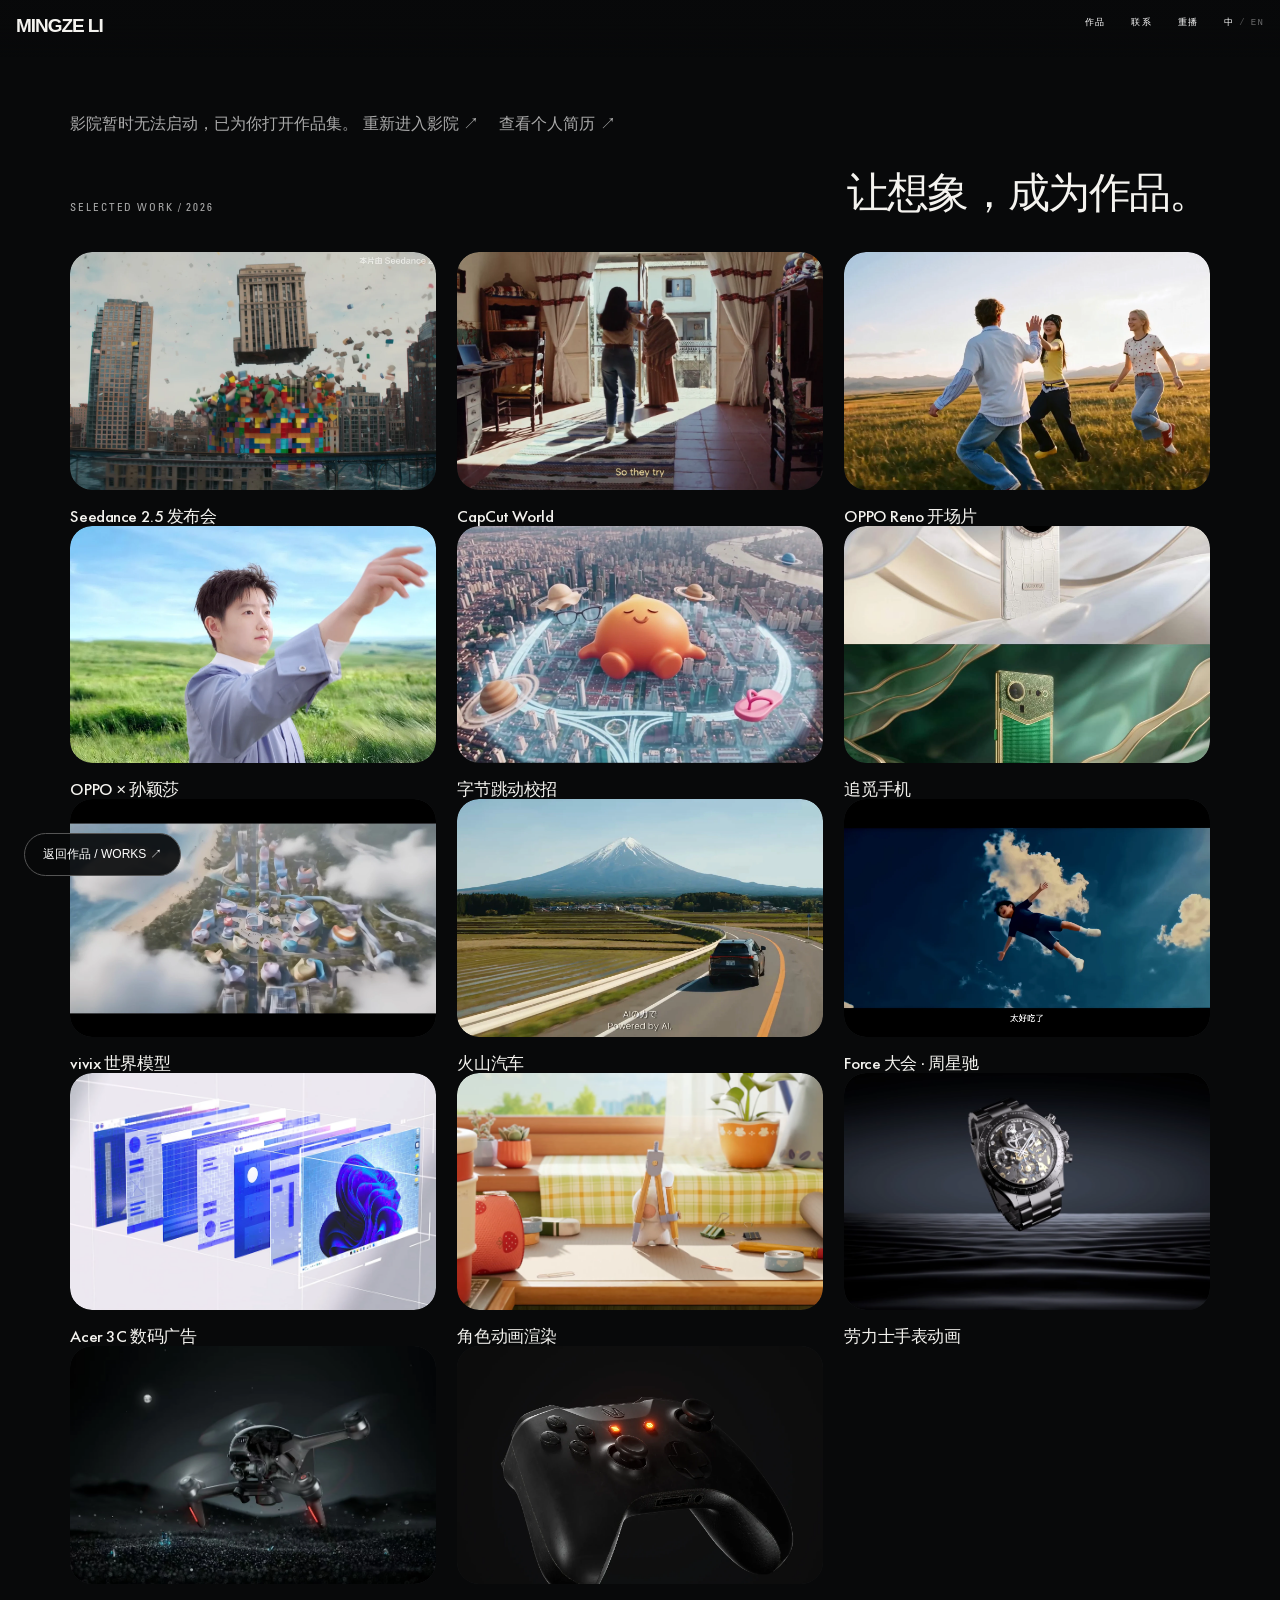
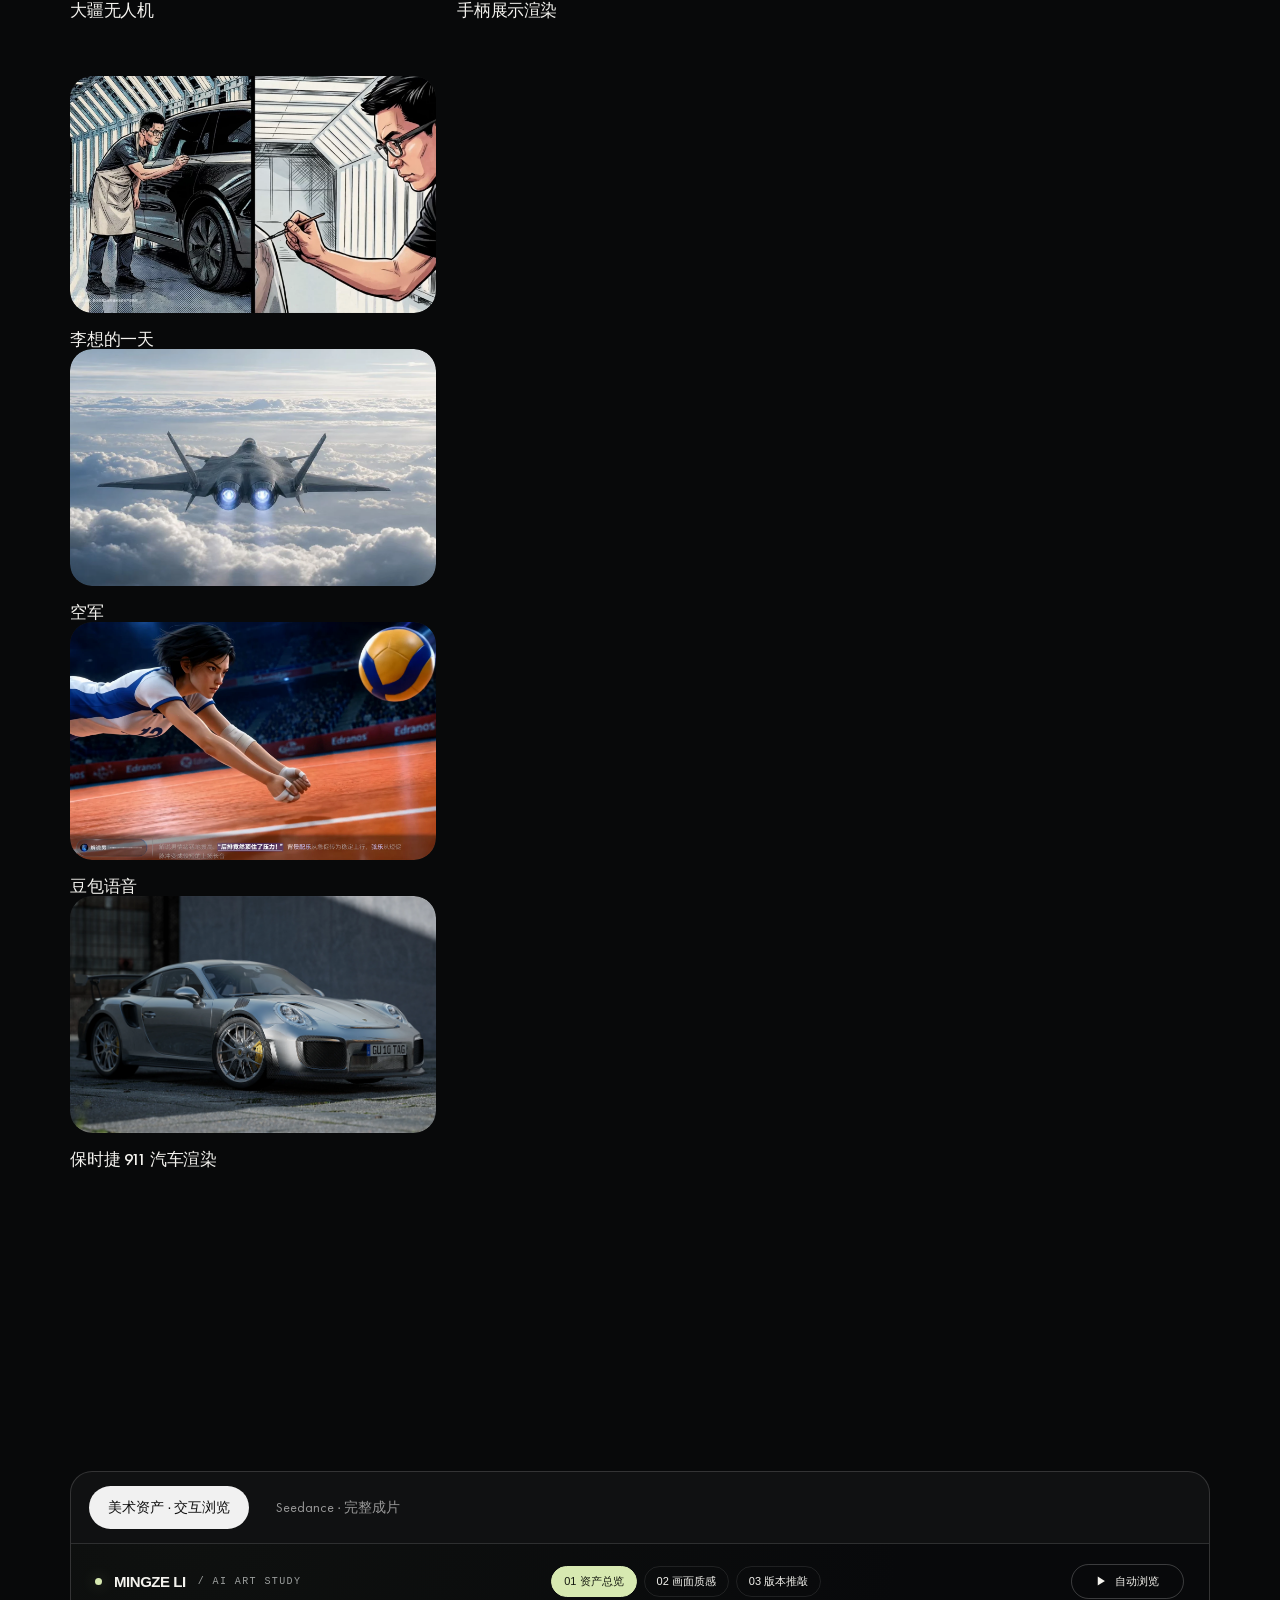
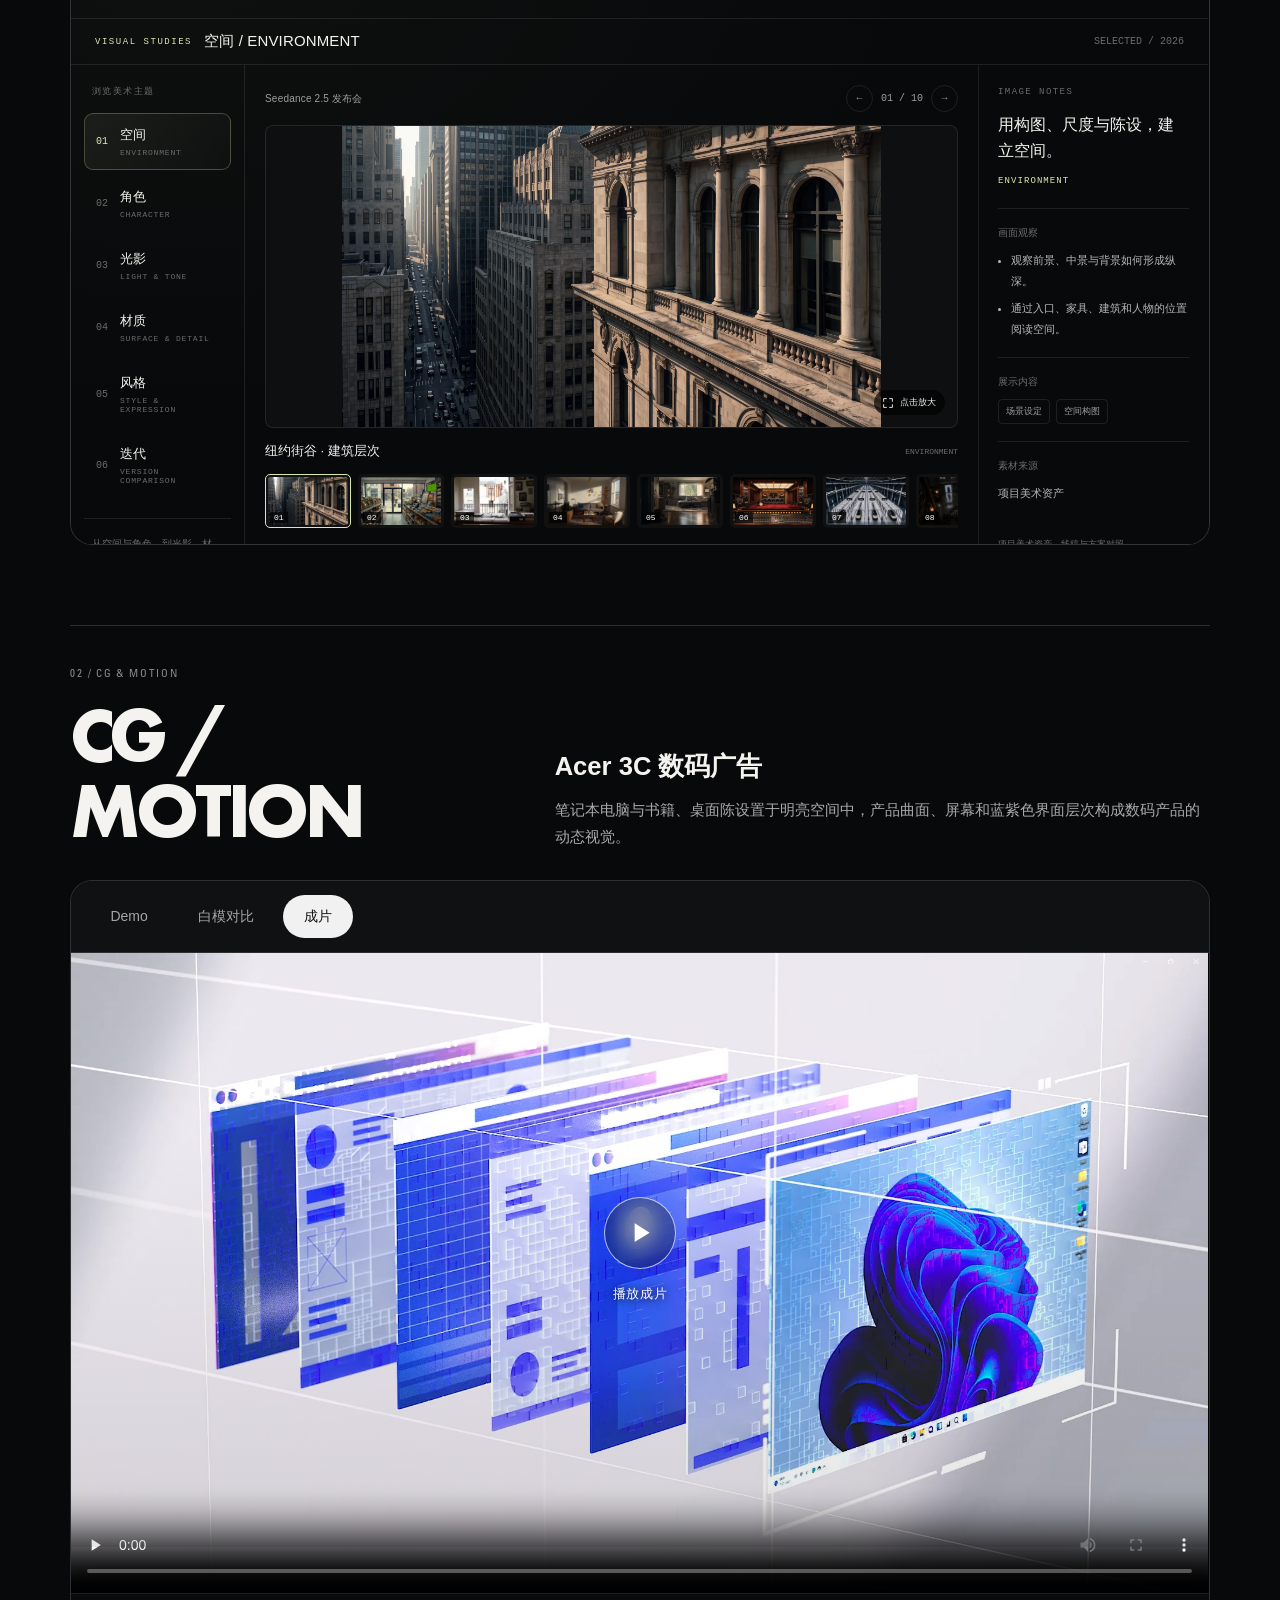
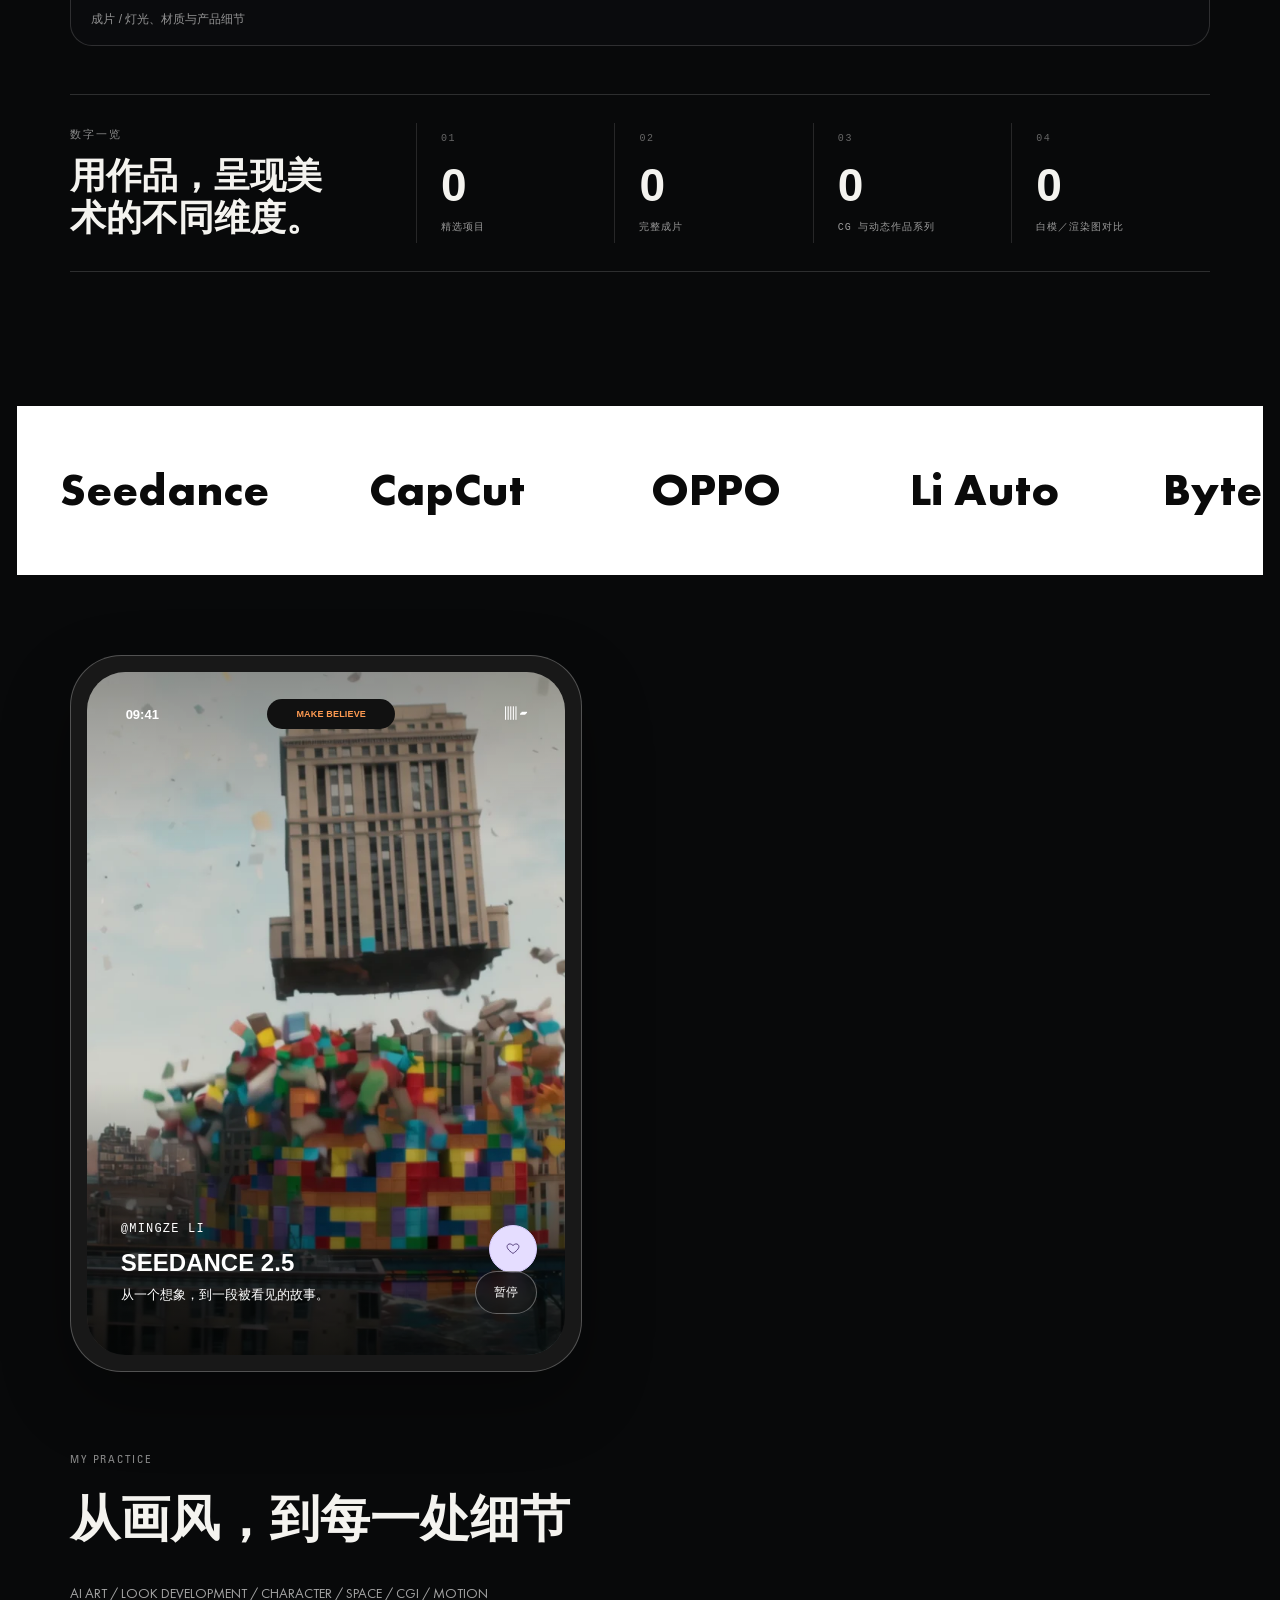
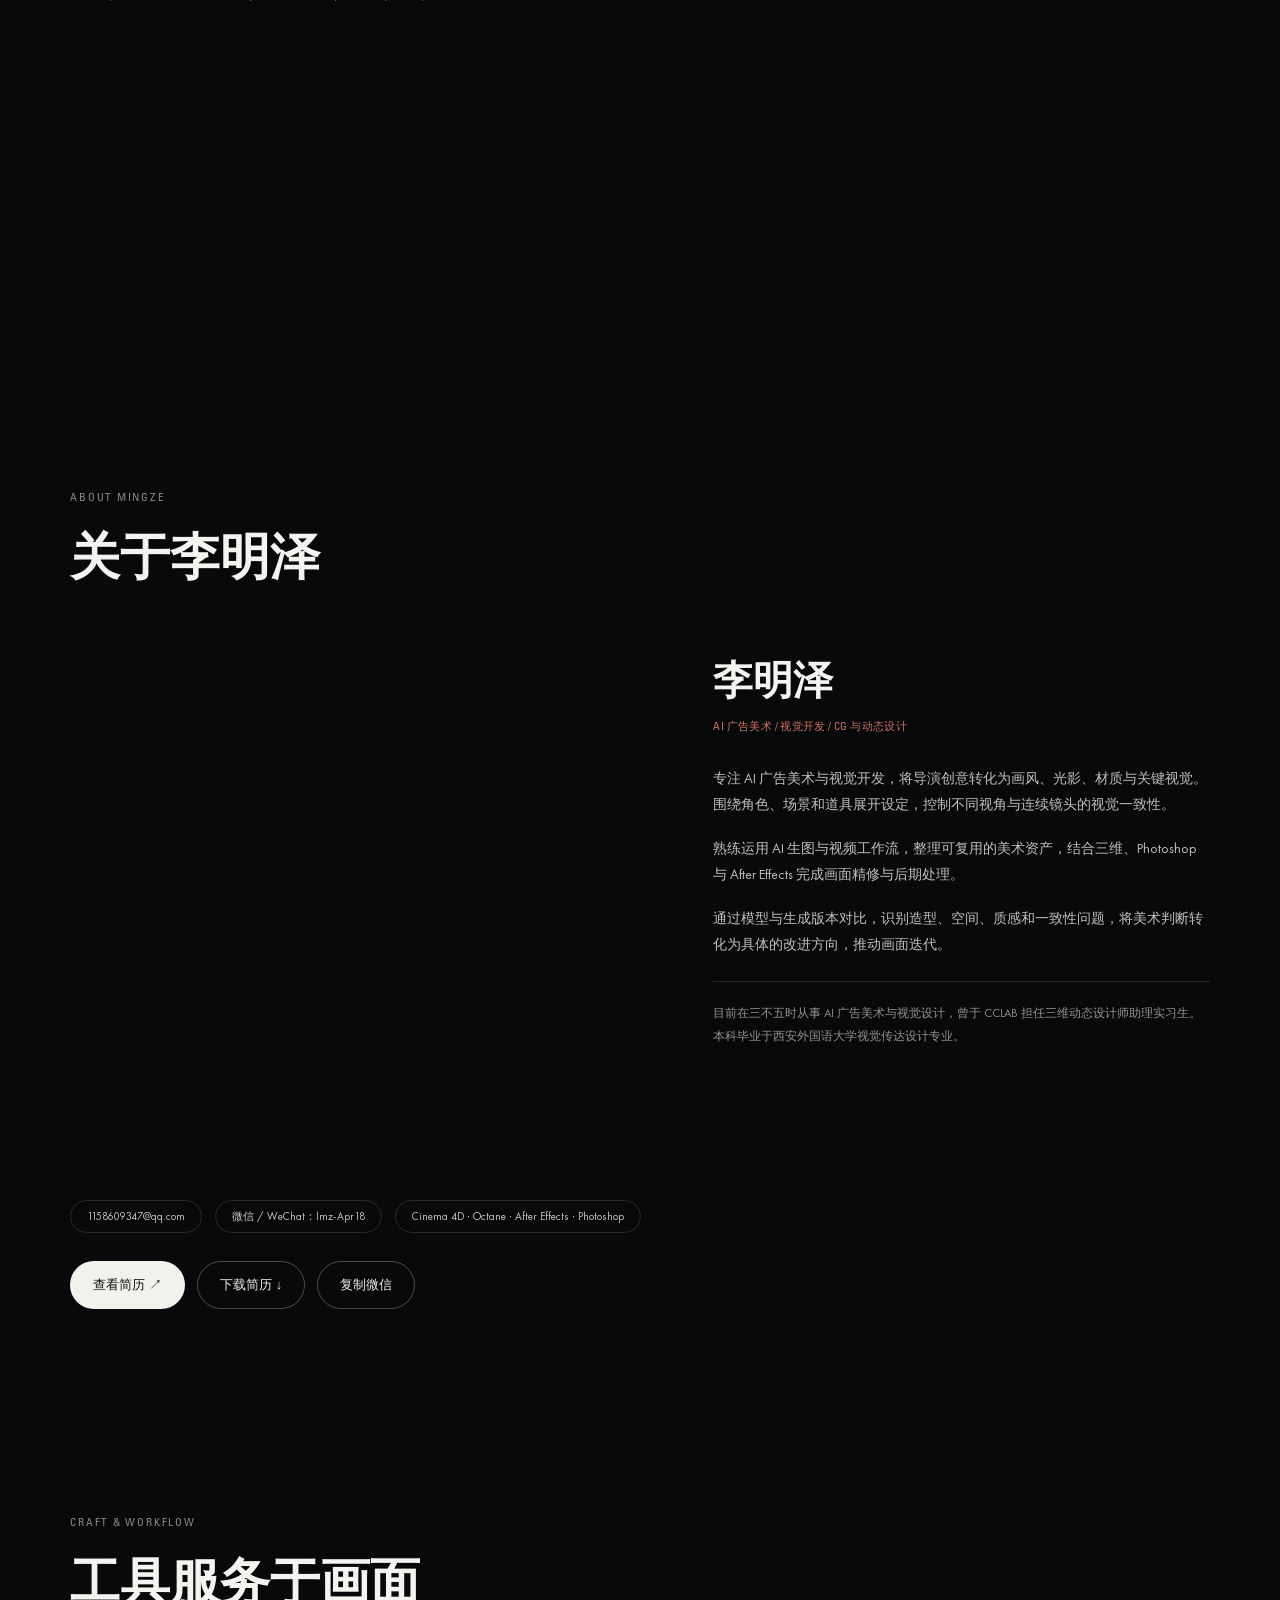
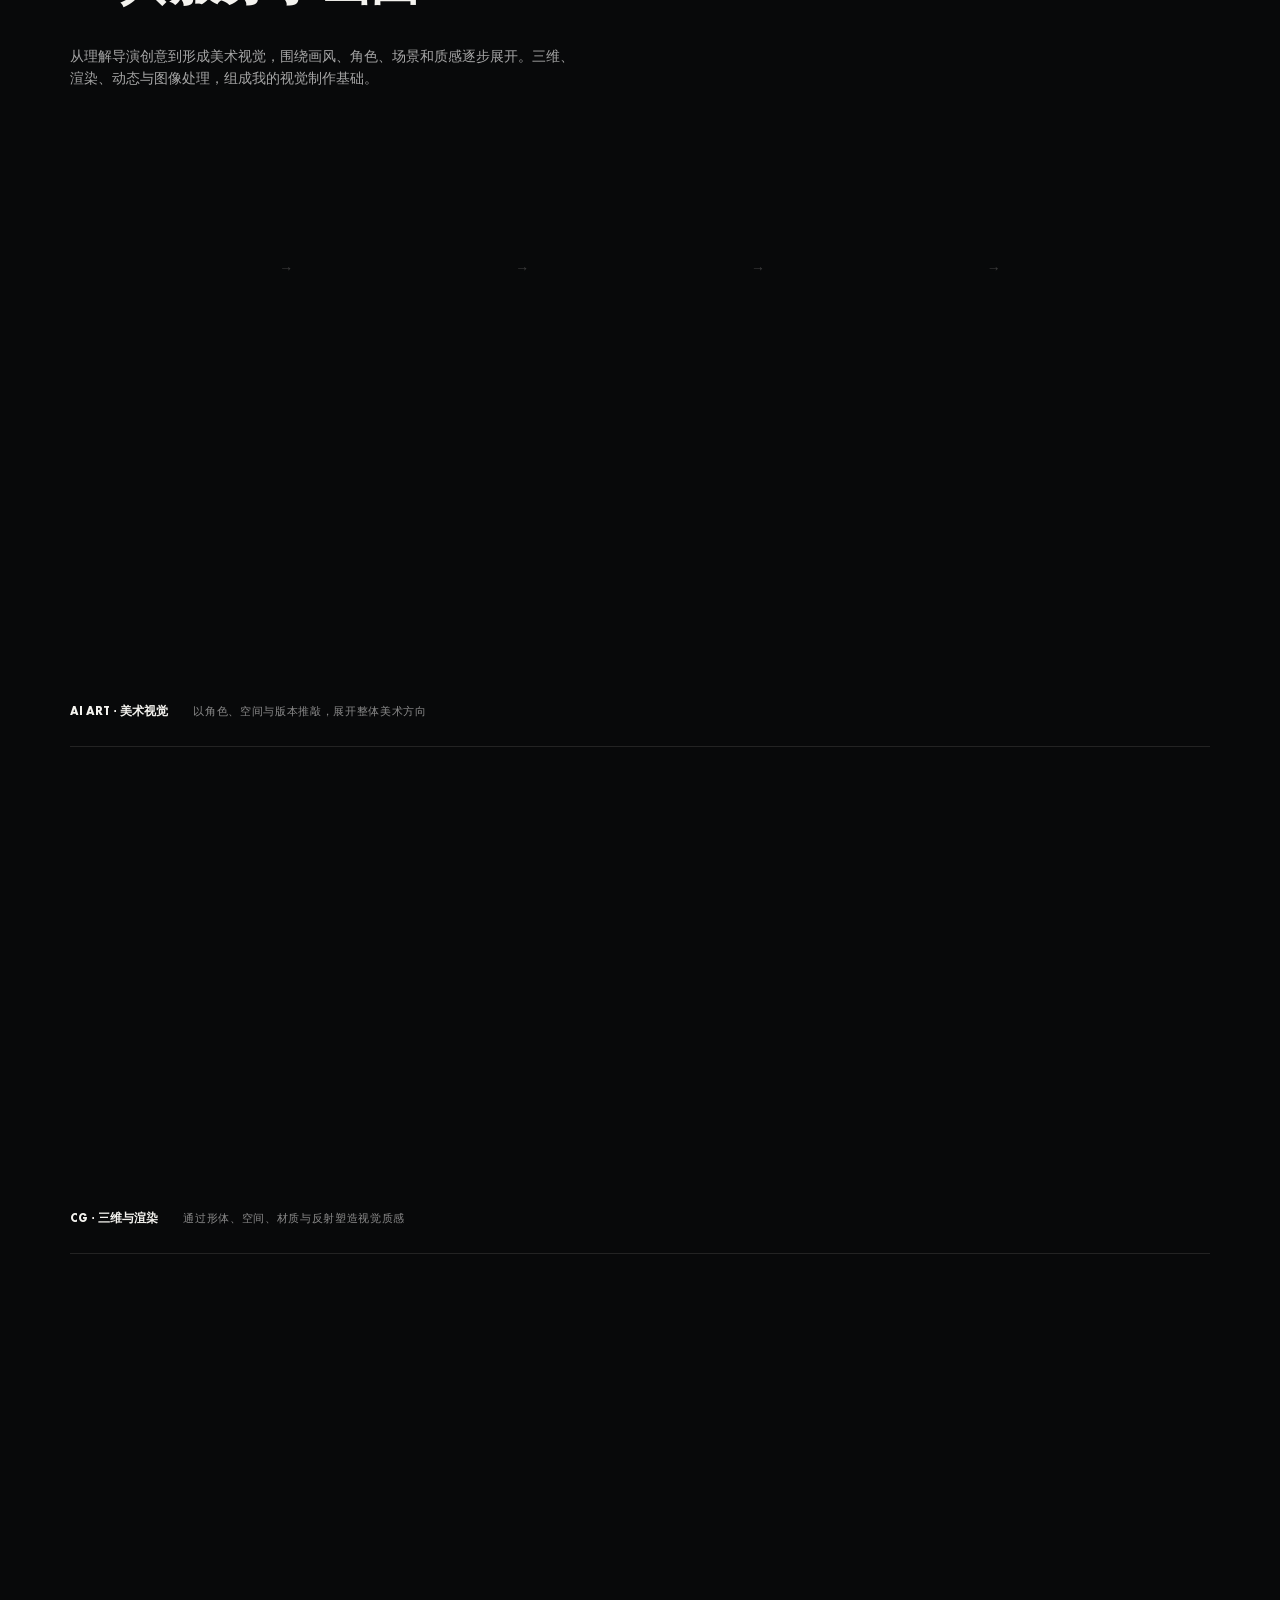
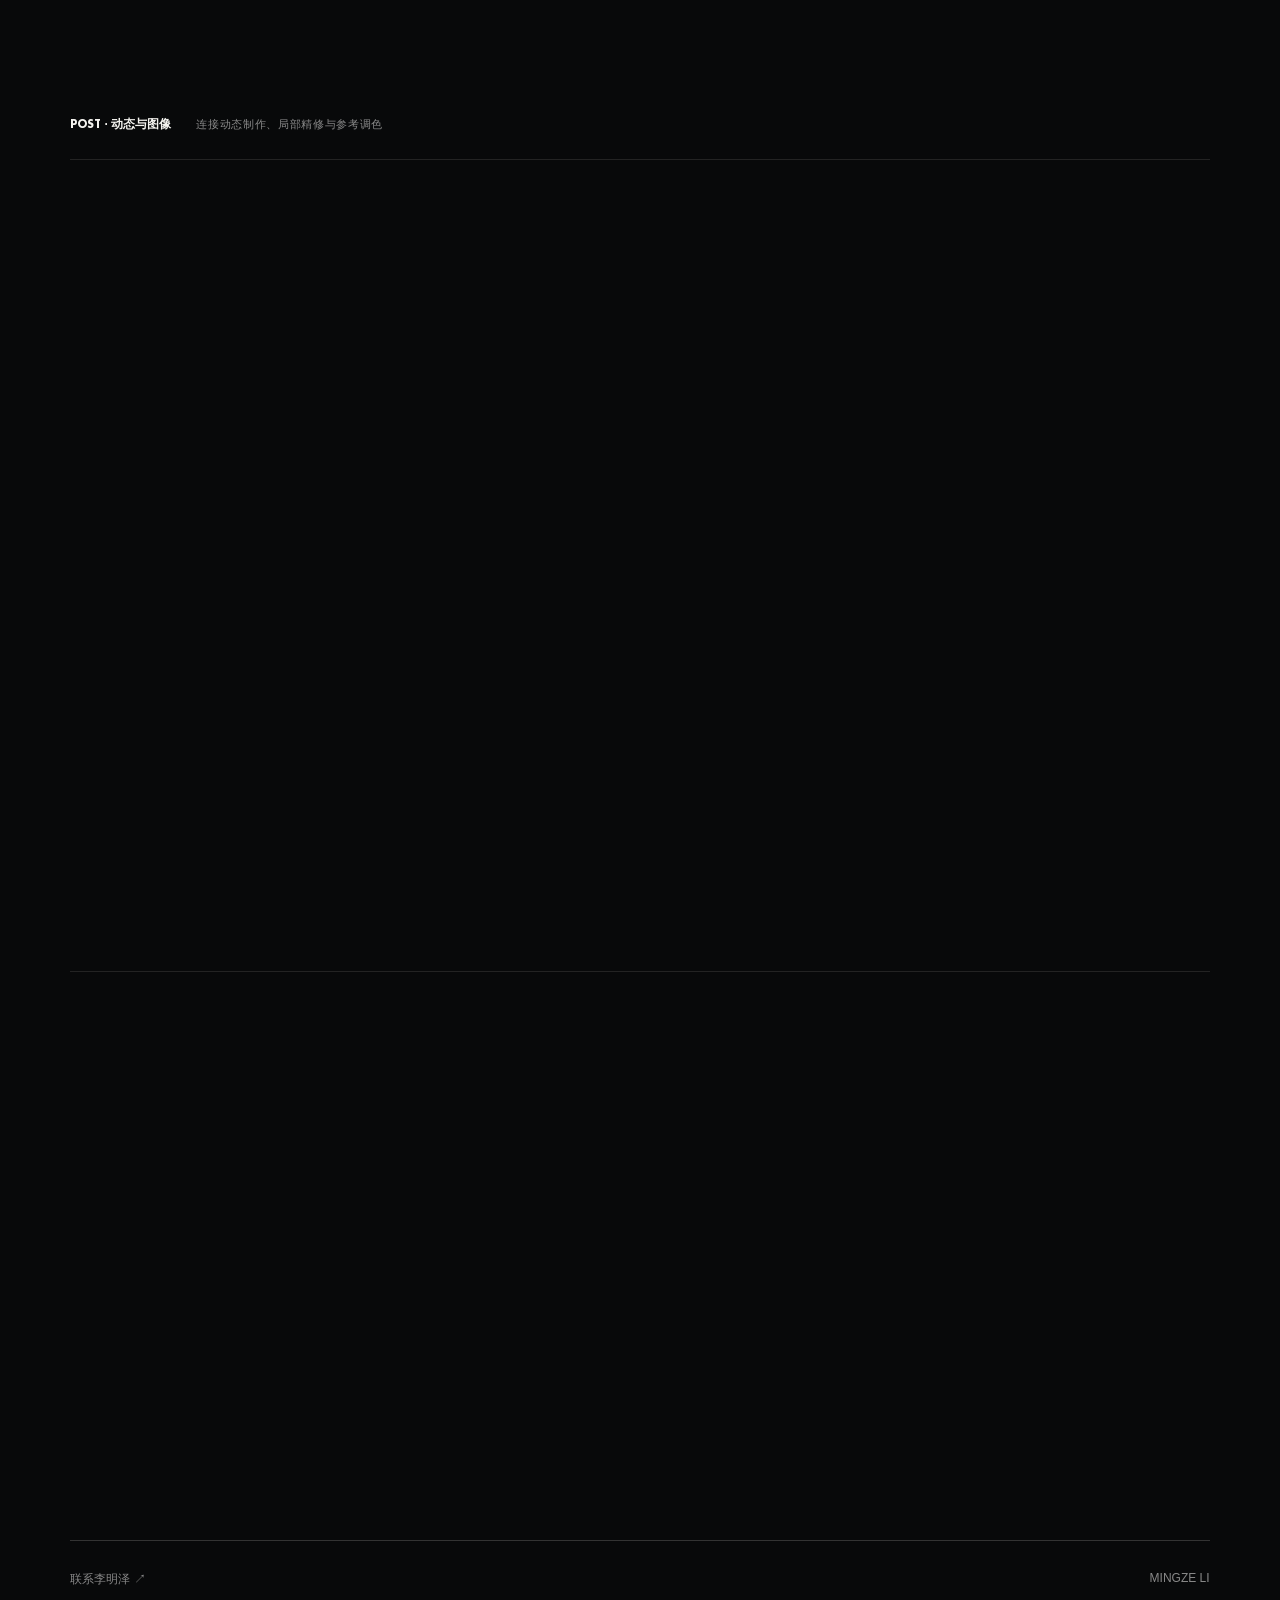
==== cinema.html @ b485e27b "Make portfolio browsing lightweight and add mobile CG playback versions" ====
<!doctype html>
<html lang="zh-CN">
<head>
  <meta charset="utf-8">
  <meta name="viewport" content="width=device-width,initial-scale=1">
  <meta name="theme-color" content="#050505">
  <meta name="description" content="李明泽 · AI 美术、视觉设计与 CG 动态作品集。">
  <title>MAKE BELIEVE — 李明泽作品集</title>
  <link rel="canonical" href="https://lmz0418.github.io/">
  <meta property="og:type" content="website">
  <meta property="og:title" content="李明泽 · AI 美术与视觉设计作品集">
  <meta property="og:description" content="MAKE BELIEVE · AI 广告美术、视觉开发、CG 与动态设计。">
  <meta property="og:url" content="https://lmz0418.github.io/">
  <meta property="og:image" content="https://lmz0418.github.io/assets/mingze-studio-portrait.jpg">
  <script>
    // Runs before the cinema's imports, SVG, media, or WebGL initialization.
    // Even a failed module cannot leave the visitor behind the preparation dot.
    (()=>{
      let done=false,failed=false;
      const started=performance.now();
      const finish=()=>{done=true;clearTimeout(timer)};
      async function fallback(){
        if(done||failed)return;
        if(!document.body){setTimeout(fallback,100);return}
        failed=true;clearTimeout(timer);
        dispatchEvent(new Event('cinema-startup-failed'));
        const english=document.documentElement.lang==='en';
        for(const id of ['cinemaPreparation','opening'])document.getElementById(id).hidden=true;
        const style=document.createElement('style');
        style.textContent='body.cinema-fallback main>*:not(header){display:none!important}body.cinema-fallback header{opacity:1!important}body.cinema-fallback #portfolio{display:block!important;margin-top:0!important;transform:none!important;padding-top:110px}body.cinema-fallback .work-card{opacity:1!important;transform:none!important}body.cinema-fallback .guide-layer{display:none!important}body.cinema-fallback .work-column{transform:none!important}';
        document.head.append(style);document.body.classList.add('collection','ready','cinema-fallback');
        const header=document.getElementById('header');header.style.zIndex='8';document.body.append(header);
        const portfolio=document.getElementById('portfolio'),notice=document.createElement('p');
        notice.style.cssText='margin:0 0 32px;color:#aaa;line-height:1.8';
        notice.append(english?'The cinema could not start. Browse our work below. ':'影院暂时无法启动，已为你打开作品集。 ');
        const retry=document.createElement('a');retry.href=location.href;retry.textContent=english?'Retry cinema ↗':'重新进入影院 ↗';notice.append(retry);
        const basic=document.createElement('a');basic.href='resume.html';basic.style.marginLeft='20px';basic.textContent=english?'View résumé ↗':'查看个人简历 ↗';notice.append(basic);portfolio.prepend(notice);
        for(const id of ['home','replay'])document.getElementById(id).addEventListener('click',event=>{event.preventDefault();event.stopImmediatePropagation();location.reload()},{capture:true});
        window.scrollTo(0,0);
        try{
          // Independent of Three.js and the cinema imports. Links remain usable
          // when the WebGL app could not build its interactive cards.
          const {works}=await import('./works.js?v=20261030-smooth1');
          const grid=document.getElementById('workGrid');grid.replaceChildren();
          const columns=Array.from({length:4},()=>{const col=document.createElement('div');col.className='work-column';grid.append(col);return col});
          works.forEach((work,index)=>{
            const card=document.createElement('article');card.className='work-card';card.dataset.work=work.id;
            const link=document.createElement('a');link.className='work-image';link.href=work.video||work.url||work.poster;
            if(work.cg)link.dataset.cgProject=work.id;
            const img=document.createElement('img');img.src=work.poster;img.alt=english&&work.titleEn?work.titleEn:work.title;img.loading='lazy';link.append(img);
            const caption=document.createElement('div'),title=document.createElement('h3');title.textContent=img.alt;caption.append(title);card.append(link,caption);columns[index%4].append(card);
          });
        }catch(error){console.warn('Basic project link remains available:',error)}
      }
      const check=()=>{if(!done&&performance.now()-started>=20000)fallback()};
      const timer=setTimeout(check,20000);
      document.addEventListener('visibilitychange',()=>{if(!document.hidden)check()});
      window.cinemaStartup={finish,fail:fallback,failed:()=>failed};
    })();
  </script>
  <link rel="icon" href="favicon.svg">
  <link rel="stylesheet" href="depth-home.css?v=20261030-smooth1">
  <link rel="stylesheet" href="personal.css?v=20261030-smooth1">
  <script type="importmap">{"imports":{"three":"./vendor/three.module.js"}}</script>
  <script defer src="vendor/gsap.min.js"></script>
  <script type="module" src="depth-home.js?v=20261030-smooth1"></script>
  <link rel="stylesheet" href="cursor.css?v=20261030-smooth1">
  <script defer src="cursor.js?v=20261030-smooth1"></script>
  <link rel="stylesheet" href="brand-overrides.css?v=20261030-smooth1">
</head>
<body>
  <main aria-label="MINGZE LI AI 影院" data-i18n-attr="aria-label:main.label">
    <div id="cinemaPreparation" class="cinema-preparation" aria-label="正在准备放映" data-i18n-attr="aria-label:prep.label">
      <span class="preparation-dot" aria-hidden="true"></span>
      <p id="preparationStatus" class="sr-only" role="status" data-i18n="prep.text">正在准备放映</p>
    </div>
    <canvas tabindex="0" id="filmSpace" aria-label="滚动向前进入影像，向上滚动返回" data-i18n-attr="aria-label:canvas.scroll"></canvas>
    <div id="opening" class="opening">
      <span class="opening-dot" aria-hidden="true"></span>
      <div class="opening-logo" aria-hidden="true">
        <img class="opening-mark" src="logo/make-believe.svg" alt="">
      </div>
      <button id="skip" type="button" disabled data-i18n="skip">跳过</button>
    </div>
    <div class="camera" id="camera" aria-hidden="true">
      <i class="corner tl"></i><i class="corner tr"></i><i class="corner bl"></i><i class="corner br"></i>
      <span class="camera-rec"><i></i> MINGZE LI</span>
      <span class="camera-format">24.000 FPS / CN</span>
      <span class="camera-time" id="timecode">00:00:00</span>
      <span class="camera-live">LIVE — AI CINEMA</span>
      <span class="crosshair"></span>
    </div>
    <header id="header"><a href="#" id="home" aria-label="返回影像入口" data-i18n-attr="aria-label:home.label">MINGZE LI</a><nav><a href="#portfolio" id="workNav" data-i18n="nav.work">作品</a><a href="#contact" data-i18n="nav.client">联系</a><button id="replay" type="button" data-i18n="nav.replay">重播</button><button id="lang" class="lang-toggle" type="button" aria-label="切换语言" title="切换语言" data-i18n-attr="aria-label:lang.label;title:lang.label"><span data-lang="zh">中</span><i>/</i><span data-lang="en">EN</span></button></nav></header>
    <div id="filmLabels" aria-label="影片信息" data-i18n-attr="aria-label:labels.label"></div>
    <div class="entrance" id="entrance"><p>AI CINEMA.</p><span>ENTERING AI CINEMA</span></div>
    <div class="ending" id="ending"><span>MINGZE LI</span><button id="restart" type="button" data-i18n="ending.restart">重新进入 ↗</button><a href="#contact" data-i18n="ending.client">联系李明泽 ↗</a></div>
    <div class="controls" id="controls"><span id="progress">00 / 100</span><button id="sound" type="button" aria-pressed="true">SOUND ON</button></div>
    <p class="sr-only" id="status" aria-live="polite" data-i18n="status.opening">正在播放开场</p>
    <noscript><p class="no-script" data-i18n="noscript">请启用 JavaScript 以观看动态影像首页。</p></noscript>
  </main>
  <div class="film-cursor" id="filmCursor" aria-hidden="true"><svg viewBox="0 0 76 76"><path d="M24 7H7V24M52 7H69V24M7 52V69H24M52 69H69V52" /></svg><i class="film-cursor-dot"></i></div>
  <section id="portfolio" aria-label="所有作品" data-i18n-attr="aria-label:portfolio.label">

    <div id="workGrid" class="work-grid"></div>
    <section class="numbers" id="numbers" aria-label="项目数据" data-i18n-attr="aria-label:numbers.label">
      <p class="numbers-eyebrow" data-i18n="numbers.eyebrow">用数字说话</p>
      <h2 class="numbers-title" data-i18n="numbers.title">用作品，呈现美术的不同维度。</h2>
      <div class="numbers-grid" id="numbersGrid"></div>
    </section>
    <div class="client-marquee" id="clientMarquee" aria-label="合作品牌" data-i18n-attr="aria-label:marquee.label"><div class="client-track" id="clientTrack"></div></div>
    <section class="agent" id="agent" aria-label="美术过程" data-i18n-attr="aria-label:agent.label">
      <div class="agent-head">
        <p class="agent-eyebrow" data-i18n="agent.eyebrow">ART DIRECTION</p>
        <h2 class="agent-title" data-i18n="agent.title">从设定，到具体的视觉。</h2>
        <p class="agent-lead" data-i18n="agent.lead">角色、场景、光影与质感，组成我的美术实践。</p>
      </div>
      <div class="agent-bases" id="agentBases"></div>
      <div class="agent-banner">
        <p data-i18n="agent.banner">将导演创意转化为广告的视觉风格。</p>
        <span data-i18n="agent.bannerSub">以具体画面呈现美术方向与质感。</span>
      </div>
    </section>
    <section class="sec" id="knowledge" aria-label="知识库" data-i18n-attr="aria-label:kb.label"><div id="kbBody"></div></section>
    <section class="sec" id="team" aria-label="美术实践" data-i18n-attr="aria-label:team.label"><div id="teamBody"></div></section>
    <section class="sec" id="about" aria-label="关于李明泽" data-i18n-attr="aria-label:about.label"><div id="aboutBody"></div></section>
    <section class="band" id="idtalk" aria-label="CG 与动态设计" data-i18n-attr="aria-label:idtalk.label"><div id="idtalkBody"></div></section>
    <section class="sec" id="tools" aria-label="制作方法与工具" data-i18n-attr="aria-label:tools.label"><div id="toolsBody"></div></section>
    <section class="sec" id="clientsDetail" aria-label="合作品牌" data-i18n-attr="aria-label:clients.label"><div id="clientsBody"></div></section>
    <section class="sec contact" id="contact" aria-label="联系我们" data-i18n-attr="aria-label:contact.label"><div id="contactBody"></div></section>
    <footer><a href="#contact" data-i18n="footer.client">联系李明泽 ↗</a><span>MINGZE LI</span></footer>
  </section>
  <dialog id="filmDialog"><button id="closeFilm" aria-label="关闭影片" data-i18n="dialog.close" data-i18n-attr="aria-label:dialog.closeLabel">关闭 ×</button><h2 id="filmTitle"></h2><video id="fullFilm" controls playsinline preload="none"></video></dialog>
<script type="module" src="personal-interactions.js?v=20261030-smooth1"></script>
<a class="cinema-return" data-return-portfolio href="./#portfolio">返回作品 / WORKS ↗</a>
<style>.cinema-return{position:fixed;left:24px;bottom:24px;z-index:50;border:1px solid #555;border-radius:30px;padding:12px 18px;background:#08090ae8;color:#fff;font:12px Arial,sans-serif}@media(max-width:650px){.cinema-return{bottom:20px;left:18px;padding:10px 14px}}</style>
<script>document.addEventListener('click',function(event){const link=event.target.closest('[data-return-portfolio],#workNav,a[href="#contact"]');if(!link)return;event.preventDefault();event.stopImmediatePropagation();location.href=link.getAttribute('href')==='#contact'?'./#contact':'./#portfolio';},true);</script>
</body>
</html>
---- depth-home.css ----
@import url("./vgent-journey.css?v=20261030-smooth1");
:root{--ui:1px;--logo-width:62vw;color-scheme:dark;font-family:Arial,"PingFang SC",sans-serif;background:#050505;color:#f4f3ef}
*{box-sizing:border-box}
html,body{margin:0;width:100%;height:100%;overflow:hidden;overscroll-behavior:none}
body{background:#050505}button,a{-webkit-tap-highlight-color:transparent}
button{font:inherit;color:inherit;border:0;background:none;cursor:pointer}a{color:inherit;text-decoration:none}
button:focus-visible,a:focus-visible{outline:1px solid #eee;outline-offset:7px}
main,#filmSpace{position:fixed;inset:0;width:100%;height:100%}#filmSpace{touch-action:none;display:block}
.opening{position:fixed;inset:0;z-index:10;background:#000;pointer-events:none}
.opening button{pointer-events:auto;position:absolute;right:calc(32*var(--ui));bottom:calc(28*var(--ui));font:calc(10*var(--ui)) ui-monospace,monospace;letter-spacing:.25em;padding:calc(10*var(--ui))}
.opening-dot{position:absolute;left:50%;top:50%;width:calc(9*var(--ui));height:calc(9*var(--ui));border-radius:50%;background:#bd392f;transform:translate(-50%,-50%);opacity:0}


.opening-logo{position:absolute;left:50%;top:50%;width:calc(var(--logo-width)*.5);height:calc(var(--logo-height)*.5);transform:translate(-50.315789%,-32%);opacity:0;pointer-events:none}
.opening.logo-visible .opening-logo{opacity:1}
.opening-mark{position:absolute;inset:0;width:100%;height:100%;filter:brightness(0) invert(1);object-fit:fill;transform-origin:50.315789% 32%;will-change:transform,clip-path}


.opening.focused button{opacity:0;transition:opacity .12s}.opening[hidden]{display:none}
@keyframes red-dot{0%{opacity:0;transform:translate(-50%,-50%) scale(.6)}25%,70%{opacity:1;transform:translate(-50%,-50%) scale(1)}100%{opacity:0;transform:translate(-50%,-50%) scale(.8)}}
.camera{position:fixed;inset:calc(34*var(--ui));pointer-events:none;opacity:0;transition:opacity 1s}
.corner{position:absolute;width:calc(35*var(--ui));height:calc(35*var(--ui));border-color:#ffffff65;border-style:solid}
.tl{left:0;top:0;border-width:1px 0 0 1px}.tr{right:0;top:0;border-width:1px 1px 0 0}.bl{left:0;bottom:0;border-width:0 0 1px 1px}.br{right:0;bottom:0;border-width:0 1px 1px 0}
.camera span{position:absolute;font:calc(9*var(--ui)) ui-monospace,SFMono-Regular,monospace;letter-spacing:.2em;color:#ffffff70}
.camera-rec{top:calc(50*var(--ui));left:calc(24*var(--ui))}
.camera-rec i{display:inline-block;background:#b9362f;width:calc(5*var(--ui));height:calc(5*var(--ui));border-radius:50%;margin-right:calc(9*var(--ui));animation:rec 3s infinite}
.camera-format{top:calc(50*var(--ui));right:calc(24*var(--ui))}
.camera-time{bottom:calc(24*var(--ui));left:calc(24*var(--ui))}
.camera-live{bottom:calc(24*var(--ui));right:calc(24*var(--ui))}
.crosshair{left:50%;top:50%;width:calc(14*var(--ui));height:calc(14*var(--ui));opacity:.3}
.crosshair:before,.crosshair:after{content:"";position:absolute;background:#fff}
.crosshair:before{width:calc(14*var(--ui));height:1px;top:calc(7*var(--ui))}.crosshair:after{height:calc(14*var(--ui));width:1px;left:calc(7*var(--ui))}
@keyframes rec{50%{opacity:.3}}
header{position:fixed;left:calc(58*var(--ui));right:calc(58*var(--ui));top:calc(53*var(--ui));display:flex;justify-content:space-between;align-items:center;opacity:0;transition:opacity 1s;z-index:3}
header a{font-weight:800;font-size:calc(18*var(--ui));letter-spacing:-.055em}
header a span{font-size:calc(10*var(--ui));margin-left:calc(12*var(--ui));letter-spacing:.15em;font-weight:400}
header button,.controls button{font:calc(9*var(--ui)) ui-monospace,monospace;letter-spacing:.13em;color:#aaa;padding:calc(8*var(--ui))}
.entrance{position:fixed;top:calc(50% + .3125*var(--logo-height) + 24*var(--ui));left:50%;transform:translateX(-50%);text-align:center;pointer-events:none;opacity:0;transition:opacity .7s}
.entrance span{font:calc(9*var(--ui)) ui-monospace,monospace;letter-spacing:.35em;color:#999}
.entrance p{font-size:calc(11*var(--ui));letter-spacing:.2em;color:#777;margin:calc(12*var(--ui)) 0}
.entrance i{display:block;width:1px;height:calc(32*var(--ui));margin:calc(20*var(--ui)) auto 0;background:linear-gradient(#ffffff80,transparent);animation:rec 3s infinite}
.controls{position:fixed;bottom:calc(83*var(--ui));left:calc(58*var(--ui));right:calc(58*var(--ui));display:flex;align-items:center;justify-content:space-between;opacity:0;transition:opacity 1s;z-index:3}
.controls>span{font:calc(9*var(--ui)) ui-monospace,monospace;letter-spacing:.16em;color:#777}
.ending{position:fixed;left:50%;bottom:calc(110*var(--ui));transform:translateX(-50%);display:flex;align-items:center;gap:calc(26*var(--ui));white-space:nowrap;opacity:0;visibility:hidden;transition:opacity .7s,visibility .7s;font:calc(10*var(--ui)) ui-monospace,monospace;letter-spacing:.14em;color:#999}
.ending button,.ending a{font:inherit;padding:calc(10*var(--ui)) 0}.ending span{color:#666}
.ready header,.ready .controls{opacity:1}.sr-only{position:absolute;width:1px;height:1px;overflow:hidden;clip:rect(0,0,0,0)}.no-script{position:fixed;top:45%;width:100%;text-align:center}
@media(max-width:650px){
  .camera{inset:20px}.corner{width:22px;height:22px}
  header{left:38px;right:32px;top:38px}header a{font-size:15px}header a span{display:none}
  .camera-rec{left:18px;top:58px}.camera-format{right:18px;top:58px;font-size:8px!important}
  .camera-live{display:none}.camera-time{bottom:18px;left:18px}
  .controls{left:38px;right:32px;bottom:64px}.entrance{top:auto;bottom:95px}
  .ending{bottom:100px;gap:16px;font-size:9px}.ending span{display:none}
}
@media(prefers-reduced-motion:reduce){*,*:before,*:after{animation:none!important;transition:none!important}}

/* The final viewport becomes the backdrop of a regular scrolling collection. */
html:has(body.collection){overflow-y:auto}
body.collection{height:auto;overflow:visible}
body.collection{display:flow-root;overflow-anchor:none}
html:has(body.collection){overflow-anchor:none}
#portfolio{display:none;position:relative;z-index:4;margin-top:100vh;background:#080808;padding:8vw 6vw 4vw;min-height:100vh}
.collection #portfolio{display:block}
.portfolio-heading span{font:11px ui-monospace,monospace;letter-spacing:.16em;color:#999}
.portfolio-heading h2{font-size:clamp(30px,5vw,76px);font-weight:400;margin:20px 0 6vw}
.work-grid{display:grid;grid-template-columns:repeat(2,minmax(0,1fr));gap:6vw 3vw}
.work-image{display:block;width:100%;padding:0;overflow:hidden;background:#111}
.work-image img{display:block;width:100%;aspect-ratio:16/9;object-fit:cover;transition:transform .6s}
.work-image:hover img{transform:scale(1.035)}
.work-card h3{font-size:clamp(16px,1.5vw,24px);font-weight:400;margin:20px 0 10px}
.work-card p{font-size:12px;line-height:1.7;color:#888;margin:0}
.numbers{margin-top:9vw;opacity:0;transition:opacity .7s ease-out}
.numbers.inview{opacity:1}
.numbers-eyebrow{margin:0 0 18px;font:11px/1.5 ui-monospace,monospace;letter-spacing:.16em;color:#8a8a8a}
.numbers-title{margin:0 0 3.6vw;font-size:clamp(26px,4.4vw,64px);font-weight:800;line-height:1.02;letter-spacing:0}
.numbers-grid{display:grid;grid-template-columns:repeat(4,minmax(0,1fr));border:1px solid #262626}
.numbers-cell{padding:2.4vw 2.2vw;border-right:1px solid #262626}
.numbers-cell:last-child{border-right:0}
.numbers-index{display:block;font:11px/1.5 ui-monospace,monospace;letter-spacing:.16em;color:#6f6f6f}
.numbers-value{display:block;margin:1.9vw 0 1.2vw;font:800 clamp(38px,5.2vw,86px)/1 Arial,"PingFang SC",sans-serif;letter-spacing:-.02em;font-variant-numeric:tabular-nums}
.numbers-label{display:block;font:11px/1.5 ui-monospace,monospace;letter-spacing:.16em;color:#9a9a9a;text-transform:uppercase}
@media(max-width:850px){.numbers-grid{grid-template-columns:repeat(2,minmax(0,1fr))}.numbers-cell{padding:22px 18px}.numbers-cell:nth-child(2n){border-right:0}.numbers-cell:nth-child(-n+2){border-bottom:1px solid #262626}.numbers-value{margin:12px 0 8px}}
@media(max-width:500px){.numbers-grid{grid-template-columns:1fr}.numbers-cell{border-right:0;border-bottom:1px solid #262626}.numbers-cell:last-child{border-bottom:0}}
.client-marquee{margin:9vw -1.7vw 0;background:#fff;color:#0a0a0a;overflow:hidden;opacity:0;transition:opacity .7s ease-out}
.client-marquee.inview{opacity:1}
.client-track{display:flex;flex-wrap:nowrap;width:max-content;animation:client-roll 60s linear infinite}
.client-group{display:flex;flex-wrap:nowrap;align-items:stretch}
.client-item{position:relative;display:flex;align-items:center;justify-content:center;min-width:clamp(240px,21vw,430px);padding:38px 3.4vw;font:700 clamp(27px,3.1vw,56px)/1 var(--font-display);color:#0a0a0a;white-space:nowrap;transition:opacity .3s ease-out}
.client-item:hover{opacity:.5}
@keyframes client-roll{from{transform:translate3d(0,0,0)}to{transform:translate3d(-50%,0,0)}}
@media(prefers-reduced-motion:reduce){.client-track{animation:none}.client-marquee{overflow-x:auto}}
#portfolio footer{margin-top:5vw;padding-top:30px;border-top:1px solid #333;display:flex;justify-content:space-between;font-size:12px;color:#888}
#filmLabels{position:fixed;inset:0;pointer-events:none;z-index:2}
.film-label{position:absolute;transform:translate(-50%,0);text-align:center;white-space:nowrap;text-shadow:0 1px 5px #000}
.film-label strong{display:block;font-size:clamp(11px,1vw,20px);font-weight:400}
.film-label span{display:block;font:clamp(8px,.65vw,13px) ui-monospace,monospace;color:#aaa;margin-top:8px}
.collection #filmLabels{display:none}
#filmDialog{width:min(92vw,1400px);border:1px solid #333;background:#080808;color:#fff;padding:24px}
#filmDialog::backdrop{background:#000d}#filmDialog video{display:block;width:100%;max-height:75vh}#filmDialog button{float:right}#filmDialog h2{font-size:18px;font-weight:400}
@media(max-width:650px){.work-grid{grid-template-columns:1fr;gap:40px}.film-label strong{font-size:10px}.film-label span{font-size:8px}}

.collection #filmSpace{touch-action:pan-y}
#filmSpace:focus{outline:none}

/* Podium reference: compact masthead, a quiet hero and four staggered columns. */
header{left:1.7vw;right:1.7vw;top:20px;align-items:flex-start}
header>a{font-size:clamp(24px,2.8vw,52px);font-weight:900;letter-spacing:-.065em;line-height:1}
header nav{display:flex;align-items:center;gap:28px;padding-top:8px}
header nav a,header nav button{font:800 clamp(10px,.85vw,15px) Arial,"PingFang SC",sans-serif;letter-spacing:0;color:#fff;padding:0}
.camera{inset:18px}.camera .corner{width:20px;height:20px;border-color:#ffffff25}
.camera-rec,.camera-format,.camera-time,.camera-live,.crosshair{display:none}
.entrance{left:1.7vw;right:1.7vw;bottom:24px;top:auto;transform:none;text-align:left;display:flex;align-items:flex-end;justify-content:space-between}
.entrance p{margin:0;font:800 clamp(15px,1.65vw,30px)/1 Arial,sans-serif;letter-spacing:-.03em;color:#fff}
.entrance span{font:500 clamp(9px,.7vw,12px) Arial,sans-serif;letter-spacing:0;color:#fff}
.controls{left:1.7vw;right:1.7vw;bottom:14px;pointer-events:none}.controls button{pointer-events:auto;font-size:10px;padding:0}
.controls>span{display:none}.ready:not(.collection) .controls{bottom:55px}.ending{display:none}
#portfolio{position:relative;padding:2vw 4.2vw 5vw;background:#000}
.client-marquee{margin-left:-4.2vw;margin-right:-4.2vw}
#portfolio>*:not(.guide-layer){position:relative;z-index:1}
/* Podium's dashed guides: four long-dashed verticals (two left, two right, a
   wide middle), two rules that ride along the viewport edges while the dashed
   region is on screen, contour rings behind them and the SOMEWHILE mark in the
   deepest, faintest layer. Each layer follows the pointer at its own strength. */
.guide-layer{position:absolute;left:0;right:0;bottom:0;z-index:0;pointer-events:none;opacity:0}
.guide-lines,.guide-rings,.guide-logos{position:absolute;inset:0;will-change:transform}
.guide-col{position:absolute;top:0;bottom:0;width:1px;background-image:repeating-linear-gradient(180deg,rgba(255,255,255,.5) 0 18px,transparent 18px 32px)}
.guide-rule{position:absolute;left:0;right:0;height:1.5px;background-image:repeating-linear-gradient(90deg,rgba(255,255,255,.5) 0 30px,transparent 30px 54px);will-change:transform}
.guide-rule.top{top:0}
.guide-rule.bottom{bottom:0}
.guide-corner{position:absolute;width:9px;height:9px;margin:-1px 0 0 -1px;border-left:1px solid rgba(255,255,255,.55);border-top:1px solid rgba(255,255,255,.55)}
.guide-rule.bottom .guide-corner{border-top:0;border-bottom:1px solid rgba(255,255,255,.55);margin:-8px 0 0 -1px}
.guide-rings svg{display:block;width:100%;height:100%}
.guide-wordmark{position:absolute;width:70vw;height:auto;aspect-ratio:950/400;opacity:.06}
@media(max-width:650px){.guide-rings,.guide-logos{display:none}}
.work-grid{grid-template-columns:repeat(4,minmax(0,1fr));gap:1.7vw}
.work-column{padding-top:var(--offset)}.work-card{margin-bottom:5.5vw}
.work-image{position:relative}.work-image img,.work-image video{aspect-ratio:4/3;object-fit:cover;border-radius:0}
.work-image video{position:absolute;inset:0;width:100%;height:100%}
.work-card>div{display:flex;align-items:flex-start;justify-content:space-between;gap:12px;margin-top:7px}
.work-card h3{font-size:clamp(13px,1.55vw,28px);font-weight:800;letter-spacing:-.035em;line-height:1.05;margin:0;text-transform:uppercase;max-width:80%}
.work-card p{font:10px/1.5 Arial,sans-serif;text-align:right;max-width:70px;color:#aaa;margin:0}
.film-label{transform:none;text-align:left;white-space:normal;display:flex;align-items:flex-start;justify-content:space-between;gap:10px;text-shadow:none}
.film-label[hidden]{display:none}
.film-label strong{font:800 clamp(13px,1.45vw,28px)/1.05 Arial,"PingFang SC",sans-serif;letter-spacing:-.035em;max-width:75%;text-transform:uppercase}
.film-label span{font:clamp(8px,.6vw,11px)/1.45 Arial,sans-serif;text-align:right;color:#aaa;white-space:pre-line;margin:0}
@media(max-width:850px){.work-grid{grid-template-columns:repeat(2,minmax(0,1fr));gap:3vw}.work-column{padding-top:0}.work-column:nth-child(even){padding-top:12vw}.work-card{margin-bottom:10vw}.work-card h3{font-size:18px}header nav{gap:16px}.entrance p{font-size:16px}}
@media(max-width:500px){.work-grid{gap:12px}.work-card h3{font-size:14px}.work-card p{font-size:8px}.work-card>div{gap:5px}header{left:18px;right:18px}header>a{font-size:23px}header nav{gap:12px}.entrance{left:18px;right:18px;bottom:24px}.film-label strong{font-size:11px}.film-label span{font-size:8px}}

.controls{justify-content:flex-end}

/* Screen and typography form a mirrored pair across the cinema path. */
.cinema-caption{position:absolute;top:50%;width:clamp(220px,24vw,480px);transform:translateY(-50%);display:flex;flex-direction:column;gap:18px;text-shadow:0 2px 6px #000,0 0 24px #000;will-change:opacity}
.cinema-caption.on-right{right:4vw;text-align:left;align-items:flex-start}
.cinema-caption.on-left{left:4vw;text-align:right;align-items:flex-end}
.cinema-caption[hidden]{display:none}
.cinema-caption-number{font:10px/1.4 "Courier New",monospace;color:#b5b5b8;letter-spacing:.16em}
.cinema-caption>strong{font:500 clamp(24px,2.4vw,46px)/1.25 Arial,"PingFang SC",sans-serif;letter-spacing:-.025em;text-wrap:balance;color:#f5f5f3}
.cinema-caption>strong>span{display:block}
@media(max-width:650px){
  .cinema-caption{width:34vw;min-width:0;gap:10px}
  .cinema-caption.on-right{right:5vw}.cinema-caption.on-left{left:5vw}
  .cinema-caption>strong{font-size:clamp(17px,4vw,24px)}
  .cinema-caption-number{font-size:8px;letter-spacing:.06em}
}
@media(prefers-reduced-motion:reduce){.cinema-caption{will-change:auto}}

.film-cursor{position:fixed;z-index:200;top:0;left:0;width:76px;height:76px;pointer-events:none;opacity:0;transform:translate3d(-100px,-100px,0);mix-blend-mode:difference;will-change:transform;transition:opacity .25s}
.film-cursor.visible{opacity:1}
.film-cursor::before{content:"";position:absolute;inset:8px;border:2px solid #fff;border-radius:50%;opacity:0;transform:scale(.8);transition:opacity .2s,transform .2s}
.film-cursor svg{position:absolute;inset:0;width:76px;height:76px;fill:none;stroke:#fff;stroke-width:3;transition:opacity .2s,transform .2s}
.film-cursor-dot{position:absolute;top:50%;left:50%;width:9px;height:9px;border-radius:50%;background:#fff;transform:translate(-50%,-50%);transition:transform .25s}
.film-cursor.interactive svg{opacity:0;transform:scale(.8)}
.film-cursor.interactive::before{opacity:1;transform:scale(1)}

/* Restore the DNA camera surround independently of the center logo. */
.camera{inset:calc(28*var(--ui));z-index:2}.camera .corner{width:calc(30*var(--ui));height:calc(30*var(--ui));border-color:#ffffff75}
.camera-rec,.camera-format,.camera-time,.camera-live,.crosshair{display:block}
.camera-rec{top:calc(66*var(--ui));left:calc(20*var(--ui))}.camera-format{top:calc(66*var(--ui));right:calc(20*var(--ui))}
header{left:calc(48*var(--ui));right:calc(48*var(--ui));top:calc(43*var(--ui))}header>a{font-size:calc(19*var(--ui));letter-spacing:-.055em}
header nav{padding-top:0;gap:calc(26*var(--ui))}header nav a,header nav button{font:calc(9*var(--ui)) ui-monospace,monospace;letter-spacing:.13em}
.entrance{left:calc(48*var(--ui));right:calc(48*var(--ui));bottom:calc(78*var(--ui))}.entrance p{font:calc(11*var(--ui)) ui-monospace,monospace;letter-spacing:.2em;color:#aaa}.entrance span{font:calc(9*var(--ui)) ui-monospace,monospace;letter-spacing:.2em}
@media(pointer:fine){body.film-pointer,body.film-pointer *{cursor:none!important}}
@media(prefers-reduced-motion:reduce){.film-cursor{display:none}}
@media(max-width:650px){.camera{inset:20px}.camera-live,.camera-format{display:none}header{left:38px;right:38px;top:35px}.entrance{left:38px;right:38px;bottom:78px}.camera-rec{top:60px}.camera-time{left:18px;bottom:18px}}

/* Fast peripheral arrival once the central optical reveal has almost focused. */
.camera,.entrance,header,.controls{transition:opacity .18s ease-out}
.incoming header,.incoming .controls{opacity:1}
body:not(.incoming):not(.ready) .film-cursor{opacity:0}

.dna-intro-glow{position:absolute;inset:0;opacity:0;background:radial-gradient(circle at center,rgba(255,0,0,.32) 0%,rgba(106,205,255,.08) 28%,transparent 55%);will-change:opacity,transform}
.dna-intro-ray{position:absolute;top:50%;left:50%;width:1px;height:120vh;transform-origin:50% 0%;background:linear-gradient(to bottom,rgba(255,0,0,.9),rgba(255,103,89,.6) 16%,rgba(106,205,255,.4) 48%,transparent 90%);will-change:transform,opacity}
.dna-effects-off .dna-intro-glow,.dna-effects-off .dna-intro-ray{display:none}

/* Cinema navigation stays close to the viewport edges, inside safe areas. */
header{left:max(16px,env(safe-area-inset-left));right:max(16px,env(safe-area-inset-right));top:max(16px,env(safe-area-inset-top))}
.ready:not(.collection) .controls,.controls{left:max(16px,env(safe-area-inset-left));right:max(16px,env(safe-area-inset-right));bottom:max(16px,env(safe-area-inset-bottom))}
.cinema-preparation{position:fixed;inset:0;z-index:30;background:#050505;display:flex;flex-direction:column;align-items:center;justify-content:center;gap:24px}
.cinema-preparation[hidden]{display:none}
.preparation-dot{width:9px;height:9px;border-radius:50%;background:#bd392f;animation:preparation-breathe 2s ease-in-out infinite}
.preparation-status{margin:0;max-width:70vw;text-align:center;font:11px/1.7 ui-monospace,monospace;letter-spacing:.16em;color:#9a9a9a}
@keyframes preparation-breathe{0%,100%{opacity:.55;transform:scale(.85)}50%{opacity:1;transform:scale(1.1)}}
@media(prefers-reduced-motion:reduce){.preparation-dot{animation:none}}

/* Language switch: two states in the same quiet mono as the rest of the nav. */
.lang-toggle{display:flex;align-items:center;gap:5px;letter-spacing:.13em}
.lang-toggle span{opacity:.4;transition:opacity .2s ease-out}
.lang-toggle span.is-active{opacity:1}
.lang-toggle i{font-style:normal;opacity:.28}

/* Podium type base for the migrated sections: Futura for display, Univers
   Condensed for labels, on the same 1512-wide fluid scale they use. */
@font-face{font-family:"Futura SW";src:url("fonts/futura-book.woff2") format("woff2");font-weight:400;font-style:normal;font-display:swap}
@font-face{font-family:"Futura SW";src:url("fonts/futura-medium.woff2") format("woff2");font-weight:500;font-style:normal;font-display:swap}
@font-face{font-family:"Futura SW";src:url("fonts/futura-bold.woff2") format("woff2");font-weight:700;font-style:normal;font-display:swap}
@font-face{font-family:"Univers Cond SW";src:url("fonts/univers-condensed.woff2") format("woff2");font-weight:400;font-style:normal;font-display:swap}
@font-face{font-family:"Univers Cond SW";src:url("fonts/univers-condensed-bold.woff2") format("woff2");font-weight:700;font-style:normal;font-display:swap}
#portfolio{--font-display:"Futura SW",Arial,"PingFang SC",sans-serif;--font-label:"Univers Cond SW",ui-monospace,monospace;--gap-sm:.8rem;--gap-md:1.6rem;--gap-lg:2.4rem;--gap-xl:4.8rem;--section:calc(100vw/151.2*12.8)}

.agent{margin-top:calc(var(--section)*1.6);font-family:var(--font-display)}
.agent-head{max-width:min(1180px,92vw)}
.agent-eyebrow{margin:0 0 var(--gap-md);font:400 clamp(11px,.8vw,13px)/1.6 var(--font-label);letter-spacing:.16em;color:#8a8a8a;text-transform:uppercase}
.agent-title{margin:0;font:700 clamp(32px,4.4vw,74px)/.96 var(--font-display);letter-spacing:0;text-transform:uppercase;text-wrap:balance}
.agent-lead{margin:var(--gap-lg) 0 0;max-width:52ch;font:400 clamp(14px,1.05vw,17px)/1.6 var(--font-display);color:#a6a6a6}
.agent-bases{display:grid;grid-template-columns:repeat(4,minmax(0,1fr));gap:var(--gap-md);margin-top:var(--gap-xl)}
.agent-base{position:relative;display:flex;flex-direction:column;padding:1.7rem 1.5rem 1.6rem;background:#0b0b0b;border:1px solid #232323;border-radius:4px;overflow:hidden;transition:border-color .4s ease-out,transform .7s ease-out}
.agent-base:hover{border-color:#3d3d3d;transform:translate3d(0,-4px,0)}
.agent-base::after{content:"";position:absolute;left:6%;right:6%;top:-45%;height:70%;background:radial-gradient(closest-side,rgba(189,57,47,.5),rgba(189,57,47,0));opacity:0;transition:opacity .5s ease-out;pointer-events:none}
.agent-base:hover::after{opacity:1}
.agent-base-index{font:700 clamp(11px,.78vw,13px)/1 var(--font-label);letter-spacing:.16em;color:#6f6f6f}
.agent-base h3{margin:var(--gap-md) 0 var(--gap-sm);font:700 clamp(19px,1.5vw,26px)/1.1 var(--font-display);text-transform:uppercase}
.agent-base p{margin:0 0 var(--gap-md);font:400 clamp(12px,.85vw,14px)/1.55 var(--font-display);color:#9a9a9a}
.agent-base ul{margin:0;padding:var(--gap-md) 0 0;list-style:none;display:flex;flex-direction:column;gap:6px;border-top:1px solid #1e1e1e}
.agent-base li{font:400 clamp(12px,.85vw,14px)/1.45 var(--font-display);color:#c9c9c9}
.agent-banner{margin:var(--gap-xl) 0 0;padding:clamp(28px,3.4vw,56px) clamp(22px,3vw,48px);border:1px solid #232323;border-radius:4px;background:#0d0d0d}
.agent-banner p{margin:0;font:700 clamp(22px,2.5vw,44px)/1.05 var(--font-display);text-transform:uppercase;text-wrap:balance}
.agent-banner span{display:block;margin-top:var(--gap-md);font:400 clamp(12px,.9vw,15px)/1.6 var(--font-display);color:#8f8f8f}
.agent-subtitle{margin:0;font:700 clamp(24px,2.6vw,46px)/1.05 var(--font-display);text-transform:uppercase}
.agent [data-reveal]{transform-origin:top right;will-change:opacity,transform}
@media(max-width:1100px){.agent-bases{grid-template-columns:repeat(2,minmax(0,1fr))}}
@media(max-width:650px){.agent{margin-top:24vw}.agent-bases{grid-template-columns:1fr}}
@media(prefers-reduced-motion:reduce){.agent-base{transition:none}}

/* Sections migrated below the agent block. Same type base, same reveal, one rhythm. */
#portfolio [data-reveal]{transform-origin:top right;will-change:opacity,transform}
.sec{margin-top:calc(var(--section)*1.6)}
.sec-head{max-width:min(1180px,92vw)}
.sec-eyebrow{margin:0 0 var(--gap-md);font:400 clamp(11px,.8vw,13px)/1.6 var(--font-label);letter-spacing:.16em;color:#8a8a8a;text-transform:uppercase}
.sec-title{margin:0;font:700 clamp(30px,3.9vw,64px)/.98 var(--font-display);letter-spacing:0;text-transform:uppercase;text-wrap:balance}
.sec-lead{margin:var(--gap-lg) 0 0;max-width:64ch;font:400 clamp(14px,1.05vw,17px)/1.6 var(--font-display);color:#a6a6a6}
.stat-row{display:grid;grid-template-columns:repeat(4,minmax(0,1fr));margin-top:var(--gap-xl);border-top:1px solid #232323}
.stat-cell{padding:var(--gap-lg) var(--gap-md) var(--gap-md);border-right:1px solid #232323}
.stat-cell:last-child{border-right:0}
.stat-value{display:block;font:700 clamp(26px,2.6vw,46px)/1 var(--font-display);letter-spacing:0}
.stat-label{display:block;margin-top:var(--gap-sm);font:400 clamp(11px,.82vw,13px)/1.5 var(--font-label);letter-spacing:.08em;color:#8a8a8a;text-transform:uppercase}
.kb-chips{display:grid;grid-template-columns:repeat(6,minmax(0,1fr));gap:var(--gap-sm);margin-top:var(--gap-xl)}
.kb-chip{display:flex;flex-direction:column;gap:var(--gap-md);padding:var(--gap-lg) var(--gap-md);background:#0b0b0b;border:1px solid #232323;border-radius:4px;transition:border-color .4s ease-out}
.kb-chip:hover{border-color:#3d3d3d}
.kb-chip-index{font:700 clamp(10px,.72vw,12px)/1 var(--font-label);letter-spacing:.16em;color:#6f6f6f}
.kb-chip-name{font:700 clamp(15px,1.15vw,20px)/1.15 var(--font-display);text-transform:uppercase}
.team-grid{display:grid;grid-template-columns:repeat(6,minmax(0,1fr));gap:var(--gap-lg) var(--gap-sm);margin-top:var(--gap-xl)}
.team-photo{overflow:hidden;border-radius:4px;background:#101010}
.team-photo img{display:block;width:100%;aspect-ratio:3/4;object-fit:cover;transition:transform .7s ease-out}
.team-card:hover .team-photo img{transform:scale(1.04)}
.team-name{margin:var(--gap-sm) 0 3px;font:700 clamp(13px,1vw,17px)/1.15 var(--font-display);text-transform:uppercase}
.team-role{margin:0;font:400 clamp(10px,.72vw,11px)/1.4 var(--font-label);letter-spacing:.12em;color:#b0392f;text-transform:uppercase}
.team-bio{margin:6px 0 0;font:400 clamp(11px,.76vw,12px)/1.5 var(--font-display);color:#8a8a8a}
.about-grid{display:grid;grid-template-columns:minmax(0,7fr) minmax(0,5fr);gap:var(--gap-xl);margin-top:var(--gap-xl);align-items:center}
.about-card{margin:0}
/* The founder sheet is a landscape card: show it whole instead of cropping it. */
.about-card img{display:block;width:100%;height:auto;border-radius:4px;background:#0b0b0b}
.about-name{margin:0;font:700 clamp(28px,3vw,52px)/1 var(--font-display);text-transform:uppercase;letter-spacing:0}
.about-role{margin:var(--gap-sm) 0 0;font:400 clamp(12px,.9vw,15px)/1.5 var(--font-label);letter-spacing:.1em;color:#b0392f;text-transform:uppercase}
.about-bio{display:flex;flex-direction:column;gap:var(--gap-md);max-width:62ch;margin-top:var(--gap-lg)}
.about-bio p{margin:0;font:400 clamp(13px,.95vw,16px)/1.7 var(--font-display);color:#a6a6a6}
.about-stats{display:grid;grid-template-columns:repeat(4,minmax(0,1fr));gap:var(--gap-sm);margin-top:var(--gap-xl)}
.about-stat{padding:var(--gap-lg) var(--gap-md);background:#0b0b0b;border:1px solid #232323;border-radius:4px;transition:border-color .4s ease-out}
.about-stat:hover{border-color:#3d3d3d}
.about-stat .stat-value{font-size:clamp(24px,2.2vw,40px)}
.about-socials{display:flex;flex-wrap:wrap;gap:var(--gap-sm);margin:var(--gap-lg) 0 0;padding:0;list-style:none}
.about-socials li span{display:block;padding:10px 16px;border:1px solid #2c2c2c;border-radius:999px;font:400 clamp(11px,.82vw,13px)/1 var(--font-display);color:#c9c9c9;transition:border-color .3s ease-out,color .3s ease-out}
.about-socials li span:hover{border-color:#5a5a5a;color:#fff}
.band{margin-top:calc(var(--section)*1.2)}
.product-grid{display:grid;grid-template-columns:minmax(0,6fr) minmax(0,6fr);gap:calc(var(--gap-xl)*1.2);align-items:center}
.product-badge{display:inline-flex;align-items:center;gap:8px;margin:0;padding:8px 14px;border:1px solid #2c2c2c;border-radius:999px;font:400 clamp(10px,.75vw,12px)/1 var(--font-label);letter-spacing:.16em;color:#c9c9c9;text-transform:uppercase}
.product-badge::before{content:"";width:6px;height:6px;border-radius:50%;background:#b0392f}
.product-title{margin:var(--gap-lg) 0 0;font:700 clamp(38px,4.6vw,90px)/.92 var(--font-display);letter-spacing:0;text-transform:uppercase}
.product-headline{margin:var(--gap-lg) 0 0;font:700 clamp(19px,1.7vw,30px)/1.25 var(--font-display);text-transform:uppercase}
.product-body{margin:var(--gap-md) 0 0;max-width:46ch;font:400 clamp(13px,.95vw,16px)/1.7 var(--font-display);color:#a6a6a6}
.product-flow{display:flex;flex-wrap:wrap;align-items:center;gap:10px;margin:var(--gap-lg) 0 0;padding:0;list-style:none}
.product-step{font:400 clamp(11px,.85vw,14px)/1 var(--font-label);letter-spacing:.12em;color:#c9c9c9;text-transform:uppercase}
.product-arrow{color:#5a5a5a;font-size:12px}
.product-actions{display:flex;flex-wrap:wrap;align-items:center;gap:var(--gap-md);margin-top:var(--gap-xl)}
.product-action{display:inline-flex;align-items:center;gap:10px;padding:14px 20px;border:1px solid #3d3d3d;border-radius:4px;color:#f5f5f3;text-decoration:none;font:700 clamp(12px,.9vw,14px)/1 var(--font-display);letter-spacing:.06em;text-transform:uppercase;transition:background .3s ease-out,color .3s ease-out,border-color .3s ease-out}
.product-action i{font-style:normal}
.product-action:hover{background:#f5f5f3;color:#0a0a0a;border-color:#f5f5f3}
.product-action.ghost{border-color:transparent;padding-left:0;color:#a6a6a6}
.product-action.ghost:hover{background:none;color:#fff}
.product-note{margin:var(--gap-lg) 0 0;font:400 clamp(11px,.8vw,13px)/1.6 var(--font-label);letter-spacing:.06em;color:#6f6f6f}
.product-figure{margin:0;border-radius:4px;overflow:hidden;background:#101010}
.product-figure img{display:block;width:100%;aspect-ratio:16/9;object-fit:cover}
.pipeline{display:flex;align-items:stretch;gap:var(--gap-sm);margin-top:var(--gap-xl)}
.pipeline-node{flex:1 1 0;min-width:0;padding:var(--gap-lg) var(--gap-md);background:#0b0b0b;border:1px solid #232323;border-radius:4px}
.pipeline-step{font:700 clamp(10px,.72vw,12px)/1 var(--font-label);letter-spacing:.16em;color:#6f6f6f}
.pipeline-name{display:block;margin:var(--gap-md) 0 4px;font:700 clamp(14px,1.05vw,18px)/1.1 var(--font-display);letter-spacing:.02em}
.pipeline-cn{display:block;font:400 clamp(11px,.8vw,13px)/1.4 var(--font-label);letter-spacing:.1em;color:#b0392f}
.pipeline-desc{margin:var(--gap-sm) 0 0;font:400 clamp(11px,.82vw,13px)/1.5 var(--font-display);color:#8f8f8f}
.pipeline-arrow{align-self:center;color:#3d3d3d;font-size:14px}
.tool-group{margin-top:calc(var(--section)*1.2)}
.tool-group-head{display:flex;flex-wrap:wrap;align-items:baseline;gap:var(--gap-md);border-bottom:1px solid #232323;padding-bottom:var(--gap-md)}
.tool-group-label{margin:0;font:700 clamp(12px,.9vw,15px)/1.4 var(--font-display);text-transform:uppercase}
.tool-group-lead{margin:0;font:400 clamp(11px,.82vw,13px)/1.5 var(--font-label);letter-spacing:.06em;color:#8a8a8a}
.tool-rows{display:grid;grid-template-columns:repeat(3,minmax(0,1fr));gap:clamp(20px,2.4vw,38px) clamp(16px,1.8vw,28px);margin-top:var(--gap-lg)}
.tool-row{display:flex;flex-direction:column;gap:var(--gap-md);margin:0;padding:0;background:none;border:0}
.tool-shot,.tool-plate{position:relative;display:flex;align-items:center;justify-content:center;width:100%;aspect-ratio:16/10;margin:0;overflow:hidden;border:1px solid #1f1f1f;border-radius:8px;background:#0b0b0b}
.tool-shot img{width:100%;height:100%;object-fit:cover;transition:transform .7s ease-out}
.tool-row:hover .tool-shot img{transform:scale(1.04)}
.tool-plate-index{font:700 clamp(30px,3.2vw,56px)/1 var(--font-display);letter-spacing:.02em;color:#1f1f1f}
.tool-text{display:flex;flex-direction:column;gap:6px}
.tool-name{display:flex;flex-wrap:wrap;align-items:baseline;gap:10px;margin:0}
.tool-title{font:700 clamp(15px,1.1vw,19px)/1.15 var(--font-display);text-transform:uppercase}
.tool-cn{font:400 clamp(11px,.8vw,13px)/1.4 var(--font-label);font-style:normal;letter-spacing:.1em;color:#8a8a8a}
.tool-desc{margin:0;font:400 clamp(11px,.82vw,13px)/1.5 var(--font-display);color:#9a9a9a}
@media(max-width:1100px){.tool-rows{grid-template-columns:repeat(2,minmax(0,1fr))}}
@media(max-width:650px){.tool-rows{grid-template-columns:1fr}}
.principles{display:grid;grid-template-columns:repeat(3,minmax(0,1fr));gap:var(--gap-md);margin-top:calc(var(--section)*1.2)}
.principle{padding:var(--gap-lg) var(--gap-md);border:1px solid #232323;border-radius:4px;background:#0d0d0d}
.principle-name{font:700 clamp(10px,.72vw,12px)/1 var(--font-label);letter-spacing:.16em;color:#b0392f}
.principle-title{display:block;margin:var(--gap-md) 0 0;font:700 clamp(17px,1.35vw,23px)/1.2 var(--font-display);text-transform:uppercase}
.principle-desc{margin:var(--gap-sm) 0 0;font:400 clamp(12px,.85vw,14px)/1.55 var(--font-display);color:#8f8f8f}
.contact{border-top:1px solid #232323;padding-top:calc(var(--section)*1.2)}
.contact-title{margin:var(--gap-md) 0 0;max-width:24ch;font:700 clamp(28px,3.6vw,60px)/1 var(--font-display);text-transform:uppercase;text-wrap:balance}
.contact-cta{display:inline-flex;align-items:center;margin-top:var(--gap-lg);padding:14px 22px;border:1px solid #3d3d3d;border-radius:4px;color:#f5f5f3;text-decoration:none;font:700 clamp(12px,.9vw,14px)/1 var(--font-display);letter-spacing:.08em;text-transform:uppercase;transition:background .3s ease-out,color .3s ease-out,border-color .3s ease-out}
.contact-cta:hover{background:#f5f5f3;color:#0a0a0a;border-color:#f5f5f3}
.contact-links{display:flex;flex-wrap:wrap;gap:10px var(--gap-lg);margin:var(--gap-xl) 0 0;padding:0;list-style:none}
.contact-links li{font:400 clamp(12px,.85vw,14px)/1.6 var(--font-display);color:#c9c9c9}
.contact-links li span{position:relative;padding-left:14px}
.contact-links li span::before{content:"";position:absolute;left:0;top:.55em;width:5px;height:5px;border-radius:50%;background:#b0392f}
@media(max-width:1100px){
  .kb-chips{grid-template-columns:repeat(3,minmax(0,1fr))}
  .about-stats{grid-template-columns:repeat(2,minmax(0,1fr))}
  .team-grid{grid-template-columns:repeat(4,minmax(0,1fr))}
  .pipeline{flex-wrap:wrap}.pipeline-arrow{display:none}.pipeline-node{flex:1 1 30%}
  .tool-rows{grid-template-columns:1fr}
  .principles{grid-template-columns:1fr}
}
@media(max-width:850px){
  .stat-row{grid-template-columns:repeat(2,minmax(0,1fr))}
  .product-grid{grid-template-columns:1fr;gap:var(--gap-lg)}
  .stat-cell:nth-child(2n){border-right:0}
  .stat-cell:nth-child(-n+2){border-bottom:1px solid #232323}
  .team-grid{grid-template-columns:repeat(3,minmax(0,1fr))}
  .about-grid{grid-template-columns:1fr}
  .about-socials{grid-template-columns:1fr}
}
@media(max-width:650px){
  .sec{margin-top:24vw}
  .kb-chips{grid-template-columns:1fr}
  .team-grid{grid-template-columns:repeat(2,minmax(0,1fr))}
  .pipeline-node{flex:1 1 100%}
  .tool-row{grid-template-columns:1fr}
  .contact-title{max-width:none}
}
@media(prefers-reduced-motion:reduce){.team-photo img,.tool-shot img,.contact-cta{transition:none}}


/* Open guide field: no top/bottom frame, only internal dashed guides. */

/* Two horizontal guides stay in the visible frame while the portfolio is open. */
#portfolio>.guide-layer{overflow:visible!important}
#portfolio>.guide-layer .guide-horizontals{position:fixed!important;inset:0!important;pointer-events:none}
#portfolio>.guide-layer .guide-hline{left:0;right:0}
#portfolio>.guide-layer .guide-hline:nth-child(1){top:24%!important}
#portfolio>.guide-layer .guide-hline:nth-child(2){top:74%!important}
#portfolio>.guide-layer .guide-hline:nth-child(3){display:none}

/* Guide layers never leak into the cinema/opening state. */
body:not(.collection) #portfolio>.guide-layer{visibility:hidden!important;opacity:0!important}
#portfolio>.guide-layer .guide-hline:nth-child(3){display:none!important}

/* Dashed guides are portfolio-only; they must not appear over the cinema canvas. */
body:not(.collection) #portfolio>.guide-layer,
body.collection:not(.ready) #portfolio>.guide-layer,
body.collection #portfolio>.guide-layer{pointer-events:none}
body:not(.collection) #portfolio>.guide-layer{visibility:hidden!important;opacity:0!important}

/* Hard display gate: fixed guide children cannot paint while #portfolio is hidden. */
#portfolio>.guide-layer{display:none!important}
body.collection #portfolio>.guide-layer{display:block!important}

/* Cinema line artifact guard: the portfolio guide has no edge frame. */
#portfolio>.guide-layer .guide-rule,
#portfolio>.guide-layer .guide-corner{display:none!important}
body:not(.collection) #portfolio>.guide-layer{display:none!important;visibility:hidden!important;opacity:0!important}
body.collection #portfolio>.guide-layer{display:block!important}
#portfolio>.guide-layer .guide-horizontals{position:fixed!important;inset:0!important;pointer-events:none}
#portfolio>.guide-layer .guide-hline{position:absolute;left:0;right:0;height:1px;background:repeating-linear-gradient(to right,rgba(255,255,255,.42) 0 28px,transparent 28px 50px)}
#portfolio>.guide-layer .guide-rule,#portfolio>.guide-layer .guide-corner{display:none!important}

/* Remove small solid dividers from statistic cards; keep the open guide field. */
.stat-row{border-top:0!important}
.stat-cell{border-right:0!important;border-bottom:0!important}
.numbers-grid{border:0!important}
.numbers-cell{border-right:0!important;border-bottom:0!important}
@media(max-width:850px){.stat-cell:nth-child(2n),.stat-cell:nth-child(-n+2){border-right:0!important;border-bottom:0!important}}
@media(max-width:500px){.numbers-cell{border-right:0!important;border-bottom:0!important}}
#portfolio>.guide-layer .guide-horizontals{position:fixed!important;inset:0!important;transform:none!important;pointer-events:none}
#portfolio>.guide-layer .guide-hline{position:absolute!important;left:0;right:0;height:1px;background:repeating-linear-gradient(to right,rgba(255,255,255,.42) 0 28px,transparent 28px 50px)}
#portfolio>.guide-layer .guide-lines{position:absolute;inset:0;transform:none!important}
#portfolio>.guide-layer .guide-col{background:repeating-linear-gradient(to bottom,rgba(255,255,255,.48) 0 18px,transparent 18px 34px)}
#portfolio>.guide-layer .guide-rule,#portfolio>.guide-layer .guide-corner{display:none!important}

#portfolio>.guide-layer .guide-horizontals{position:absolute!important;inset:auto 0 auto 0!important;top:0;height:100vh}

/* VGENT → editorial gallery. DOM remains the semantic/clickable source. */
#portfolio{padding:108px 5.5vw 5vw;background:#08090a}
.gallery-heading{display:flex;align-items:flex-end;justify-content:space-between;gap:32px;margin-bottom:36px}
.gallery-heading>span{font:11px/1.5 var(--font-label,monospace);letter-spacing:.17em;color:#aaa}
.gallery-heading>h2{font:500 clamp(28px,3.3vw,64px)/1.08 var(--font-display,Arial);letter-spacing:-.04em;margin:0}
#workGrid,.archive-grid{display:grid;grid-template-columns:repeat(2,minmax(0,1fr));gap:72px 32px}
.work-card{margin:0;opacity:1!important;min-width:0}
.work-card .work-image{position:relative;display:block;aspect-ratio:16/10;border-radius:24px;overflow:hidden;background:#151719;isolation:isolate}
.work-card .work-image img{width:100%;height:100%;aspect-ratio:16/10;object-fit:cover;border-radius:24px;transition:none}
.work-image.gpu-image-ready img{visibility:hidden}.work-image.gpu-image-ready{background:transparent!important;overflow:visible}
.work-card .work-image:hover img{transform:none}
.work-card>div{display:flex;justify-content:space-between;align-items:flex-start;gap:24px;margin-top:20px}
.work-card h3{max-width:86%;font:500 clamp(17px,1.35vw,28px)/1.18 var(--font-display,Arial);letter-spacing:-.025em;text-transform:none}
.work-card p{font:10px/1.5 var(--font-label,monospace);letter-spacing:.08em;color:#92979b}
.all-works{margin:64px 0 0;border-top:1px solid #ffffff25;padding-top:24px}
.all-works>summary{width:max-content;max-width:100%;padding:15px 22px;border:1px solid #ffffff32;border-radius:50px;font-size:13px;cursor:pointer;list-style:none}
.all-works>summary::-webkit-details-marker{display:none}.all-works[open]>summary{margin-bottom:48px}.all-works:not([open])>.archive-grid{display:none}
.product-figure,.team-portrait,.team-card,.kb-panel,.tool-card,.contact-card{border-radius:24px;overflow:hidden}
.product-action{border-radius:40px}.agent-banner{border-radius:24px}
body.journey-exit .all-works,body.journey-exit #portfolio>.sec,body.journey-exit #portfolio>.agent,body.journey-exit #portfolio>.band,body.journey-exit #numbers,body.journey-exit #clientMarquee,body.journey-exit #portfolio footer{visibility:hidden}
@media(prefers-reduced-motion:reduce){.work-image img{visibility:visible!important}}
.product-figure.gpu-image-ready>img,.team-photo.gpu-image-ready>img,.about-card.gpu-image-ready>img,.tool-shot.gpu-image-ready>img{visibility:hidden}
.product-figure,.team-photo,.about-card,.tool-shot{border-radius:24px;overflow:hidden}
.agent-base,.kb-chip,.pipeline-node,.tool-row,.contact-action{border-radius:24px}
.gpu-border-ready{border-color:transparent!important}
---- personal.css ----
/* Personal content adaptations; the cinema and gallery retain the reference system. */
html{overflow-x:clip;scroll-padding-top:90px}body{max-width:100%;overflow-x:clip}
a,button{-webkit-tap-highlight-color:transparent}a:focus-visible,button:focus-visible{outline:2px solid #f3e4c9;outline-offset:5px}
[hidden]{display:none!important}#header{z-index:12}#home{white-space:nowrap}
#portfolio>.guide-layer.camera-guide-field{overflow:clip!important}
body.collection #portfolio>.guide-layer:not(.camera-guide-field){display:none!important}
#portfolio section,.gallery-heading{scroll-margin-top:96px}
body.collection #header::before{content:"";position:absolute;inset:-32px -24px -22px;z-index:-1;pointer-events:none;background:linear-gradient(#08090af5 55%,#08090a00)}
.work-card p{max-width:115px;letter-spacing:0;flex-shrink:0}.work-card h3{min-width:0}
.project-title-link{color:inherit;text-decoration:none}.project-title-link:hover{text-decoration:underline;text-underline-offset:.2em}
.team-photo{aspect-ratio:4/3}.team-photo img{object-fit:cover!important}.about-card{align-self:start}.about-card img{aspect-ratio:4/5;object-fit:cover}
.personal-about-caption{font:11px/1.5 var(--font-label,monospace);color:#989a9d;margin:12px 0 0}
.personal-actions{display:flex;gap:12px;flex-wrap:wrap;margin-top:28px}.personal-actions a,.personal-actions button{display:inline-flex;align-items:center;justify-content:center;gap:10px;border:1px solid #ffffff45;border-radius:99px;padding:14px 22px;background:transparent;color:#eee;font:13px/1.4 Arial,'Microsoft YaHei',sans-serif;text-decoration:none;transition:background .2s,color .2s}
.personal-actions a:hover,.personal-actions button:hover{background:#f3f1eb;color:#0b0b0b}.personal-actions .primary{background:#f3f1eb;color:#111}
.copy-feedback{min-height:20px;font-size:12px;color:#c7b391;margin-top:12px}.contact-links a{color:inherit;text-decoration:none}.contact-links a:hover{text-decoration:underline}
#filmDialog{border-radius:16px;max-height:94dvh;overflow:auto;padding:22px;overscroll-behavior:contain;scrollbar-color:#555 #111}
#filmDialog #closeFilm{position:sticky;top:0;z-index:2;background:#171717;border:1px solid #555;border-radius:40px;padding:10px 18px;font:12px Arial,sans-serif}
#filmDialog h2{margin:8px 110px 20px 0;line-height:1.4}#filmDialog video{max-height:72dvh;background:#000;border-radius:4px}
.film-context{display:flex;gap:24px;justify-content:space-between;margin-top:18px;color:#aaa;font-size:12px;line-height:1.75}.film-context p{margin:0;max-width:800px}.film-context a{color:#eee;flex-shrink:0;text-decoration:none;border-bottom:1px solid #555;align-self:start;padding-bottom:3px}
.film-error{padding:16px;background:#201a16;margin-top:12px;display:flex;gap:18px;align-items:center;font-size:13px}.film-error button,.film-error a{color:#eee;background:none;border:0;text-decoration:underline;font:inherit;float:none!important}
.film-playback{display:flex;flex-wrap:wrap;gap:12px;align-items:center;padding:14px 0;color:#aaa;font:12px Arial,sans-serif;line-height:1.6}.film-playback>span{flex:1;min-width:140px}.film-playback button,.film-playback a{float:none!important;color:#eee;font:inherit;text-decoration:none}.film-playback button{border:1px solid #555;border-radius:28px;padding:10px 18px;background:#191919;min-height:42px}.film-playback .film-play-button{background:#eee;color:#111;border-color:#eee}.film-playback a{border-bottom:1px solid #777;padding:8px 0}.film-playback[hidden],.film-playback [hidden]{display:none!important}
.cinema-mobile-actions{position:absolute;left:16px;right:16px;top:calc(50% + 50px);display:flex;gap:12px;justify-content:center}.cinema-mobile-actions button{color:#eee;background:#151515;border:1px solid #444;border-radius:28px;font:13px Arial,sans-serif;padding:12px 20px;min-height:44px}
.image-viewer{width:96vw;max-width:1600px;height:94dvh;max-height:94dvh;padding:20px;border:1px solid #444;background:#08090a;color:white;border-radius:12px;overflow:hidden}.image-viewer::backdrop{background:#000e}.image-viewer header{position:static!important;display:flex;justify-content:space-between;align-items:center;opacity:1!important;padding:0 0 16px;transform:none!important;font-size:13px}.image-viewer header p{margin:0}.image-viewer button{border:1px solid #555;border-radius:40px;padding:10px 18px;background:#111;color:white;font:12px Arial,sans-serif}.image-viewer .image-stage{height:calc(100% - 110px);display:flex;align-items:center;justify-content:center}.image-viewer img{display:block;max-width:100%;max-height:100%;object-fit:contain}.image-viewer nav{height:50px;display:flex;justify-content:center;align-items:center;gap:20px}.image-viewer .image-counter{font:12px monospace;color:#aaa}
#knowledge{display:none}.social-unit{font-size:inherit}.social-account{letter-spacing:.1em}
@media(max-width:900px){.work-card>div{gap:10px}.work-card p{font-size:9px;max-width:85px}.showcase-name{font-size:clamp(36px,7vw,72px)!important}.showcase-intro h3{font-size:22px!important}}
@media(max-width:650px){
 #header{left:20px;right:20px;top:22px}#header>a{font-size:22px!important;letter-spacing:-.06em}#header nav{gap:14px}#header nav a,#header nav button{font-size:10px!important;letter-spacing:0}
 #portfolio{padding:94px 20px 36px!important}.gallery-heading{align-items:flex-start;flex-direction:column;gap:14px;margin-bottom:28px}.gallery-heading>h2{font-size:32px;max-width:100%;line-height:1.2}
 #workGrid,.archive-grid{grid-template-columns:minmax(0,1fr)!important;gap:34px!important}.work-card .work-image,.work-card .work-image img{border-radius:16px;aspect-ratio:16/10}.work-card>div{margin-top:13px;gap:18px}.work-card h3{font-size:22px;max-width:72%;line-height:1.25}.work-card p{font-size:10px;max-width:100px}
 .sec-title,.numbers-title{overflow-wrap:anywhere;line-height:1.15}.product-section-head{grid-template-columns:1fr!important;gap:16px!important}.product-section-head .sec-eyebrow{margin-bottom:0!important}.showcase-name{font-size:54px!important}.showcase-intro{max-width:100%!important}.showcase-intro h3{font-size:23px!important}.showcase-link{justify-self:start!important}.vgent-tabs{overflow-x:auto;white-space:nowrap;gap:4px!important;padding:10px!important}.vgent-tabs button{padding:12px!important;font-size:12px!important}.vgent-panel{min-width:0}.vgent-knowledge{height:700px!important;min-height:700px!important}
 .vgent-panel{height:700px!important}.vgent-knowledge{height:100%!important;min-height:0!important}
 .product-grid,.about-grid{grid-template-columns:1fr!important}.product-title{font-size:clamp(36px,10vw,64px)!important}.product-figure{max-width:100%}.product-flow{flex-wrap:wrap}.product-action{max-width:100%}.team-grid{grid-template-columns:repeat(2,minmax(0,1fr))!important;gap:28px 14px}.team-name{font-size:20px}.team-bio{font-size:12px;line-height:1.7}.team-role{font-size:11px}.team-photo,.team-photo img{border-radius:14px!important}
 .about-card img{aspect-ratio:4/3}.about-stats{grid-template-columns:repeat(2,minmax(0,1fr))!important}.about-name{font-size:48px}.about-role{font-size:16px}.about-bio p{font-size:15px}.about-socials{overflow-wrap:anywhere}.pipeline{display:grid!important;grid-template-columns:1fr!important;gap:12px!important}.pipeline-arrow{display:none}.pipeline-node{min-height:0!important;padding:24px!important}.stat-row{grid-template-columns:repeat(2,minmax(0,1fr))!important;gap:28px 16px}.stat-value{font-size:36px!important}.contact-title{font-size:34px!important}.contact-cta{font-size:22px!important}.contact-links{overflow-wrap:anywhere}
 #filmDialog{width:calc(100vw - 16px);max-width:100vw;padding:12px;border-radius:12px}#filmDialog h2{font-size:15px;margin-right:90px}#filmDialog #closeFilm{padding:9px 12px}.film-context{flex-direction:column;gap:12px}.image-viewer{width:calc(100vw - 16px);padding:12px}.image-viewer header p{max-width:65%;font-size:12px}.personal-actions{gap:10px}.personal-actions a,.personal-actions button{padding:12px 16px;font-size:12px}
}
@media(prefers-reduced-motion:reduce){*{scroll-behavior:auto!important}}

/* Art collections keep the complete study sheet visible and open a gallery. */
.tool-shot[data-art-collection]{appearance:none;padding:0;font:inherit;color:inherit;cursor:pointer;text-align:left}
.tool-shot[data-art-collection]>img{object-fit:contain;visibility:visible;transform:none!important}
.tool-shot[data-art-collection]:focus-visible{outline:2px solid #d8e8ad;outline-offset:5px}
.tool-shot[data-art-collection]:hover{border-color:#ffffff70}
.art-collection-count{position:absolute;right:12px;bottom:12px;padding:8px 11px;border:1px solid #ffffff30;border-radius:30px;background:#080909c9;backdrop-filter:blur(6px);font:10px/1.2 ui-monospace,Consolas,monospace;letter-spacing:.04em;color:#f1f1ed;pointer-events:none}

/* About: a landscape studio portrait and a concise, capability-led profile. */
#about .about-grid{grid-template-columns:minmax(0,1.18fr) minmax(0,1fr);gap:clamp(32px,4.5vw,86px);align-items:center}
#about .about-portrait{align-self:center;border-radius:0;overflow:visible;min-width:0}
#about .about-portrait img{width:100%;height:auto;aspect-ratio:16/9;object-fit:cover;object-position:50% 58%;border-radius:20px;visibility:visible}
#about .personal-about-caption{margin:14px 0 0;font-size:10px;letter-spacing:.12em;color:#92928e}
#about .about-copy{min-width:0}
#about .about-name{font-size:clamp(36px,3.1vw,60px);line-height:1.15}
#about .about-role{margin-top:14px;font-size:clamp(11px,.86vw,15px);line-height:1.8;letter-spacing:.035em;color:#d07161}
#about .about-bio{margin-top:clamp(22px,2.2vw,38px);gap:18px;max-width:none}
#about .about-bio p{font-size:clamp(14px,.9vw,17px);line-height:1.85;color:#c0c0bb;overflow-wrap:anywhere}
#about .about-background{margin:24px 0 0;padding-top:20px;border-top:1px solid #ffffff20;font:400 clamp(12px,.8vw,15px)/1.85 var(--font-display);color:#92928e;overflow-wrap:anywhere}
#about .about-capabilities{display:grid;grid-template-columns:repeat(4,minmax(0,1fr));gap:24px;margin-top:clamp(32px,4vw,64px)}
#about .about-capability{min-width:0;border-top:1px solid #ffffff29;padding:20px 0 0}
#about .about-capability-title{margin:0;color:#ecece8;font:600 clamp(16px,1.15vw,21px)/1.4 var(--font-display)}
#about .about-capability-detail{margin:9px 0 0;color:#93938f;font:400 12px/1.8 var(--font-display)}
#about .about-socials{margin-top:28px}
@media(max-width:1000px){
 #about .about-grid{grid-template-columns:1fr!important;gap:28px}
 #about .about-portrait{max-width:760px;width:100%}
 #about .about-copy{max-width:760px}
 #about .about-capabilities{grid-template-columns:repeat(2,minmax(0,1fr));gap:24px}
}
@media(max-width:650px){
 #about .about-portrait img{aspect-ratio:3/2;border-radius:14px}
 #about .about-name{font-size:40px}
 #about .about-role{font-size:12px;margin-top:10px}
 #about .about-bio{margin-top:24px;gap:16px}
 #about .about-bio p{font-size:15px;line-height:1.85}
 #about .about-background{font-size:13px}
 #about .about-capabilities{gap:22px 16px}
 #about .about-capability-title{font-size:16px}
 #about .about-capability-detail{font-size:11px}
}
---- cursor.css ----
/* An Illustrator-style selection arrow. Native fallback includes video controls. */
@media (any-pointer: fine) {
  html, html body, html body *, html body.film-pointer, html body.film-pointer * {
    cursor: url("./logo/illustrator-arrow.svg") 4 2, auto !important;
  }
}
html body.mingze-pointer, html body.mingze-pointer * { cursor: none !important; }
.mingze-cursor {
  position: fixed; inset: auto; top: 0; left: 0; margin: 0; padding: 0;
  width: 36px; height: 44px; border: 0; overflow: visible;
  background: transparent; pointer-events: none; z-index: 2147483647;
  filter: drop-shadow(0 1px 1px #0009); will-change: transform;
}
.mingze-cursor svg {
  display: block; width: 36px; height: 44px;
  transform-origin: 4px 2px;
  transition: transform 120ms ease-out;
}
.mingze-cursor path { transition: fill 120ms ease-out; }
.mingze-cursor.is-interactive path { fill: #fff; }
.mingze-cursor.is-pressed svg { transform: scale(.88); }
.mingze-cursor::backdrop { background: transparent; pointer-events: none; }
/* The cinema's legacy reticle must not create a second cursor. */
.film-cursor, .vgent-cursor { display: none !important; }
@media (prefers-reduced-motion: reduce) {
  .mingze-cursor svg, .mingze-cursor path { transition: none; }
}
---- brand-overrides.css ----
/* Matching CSS and WebGL anchors keep the white-to-video handoff registered. */
.opening-logo { transform: translate(-54.210526%, -32%); }
.opening-mark { transform-origin: 54.210526% 32%; }
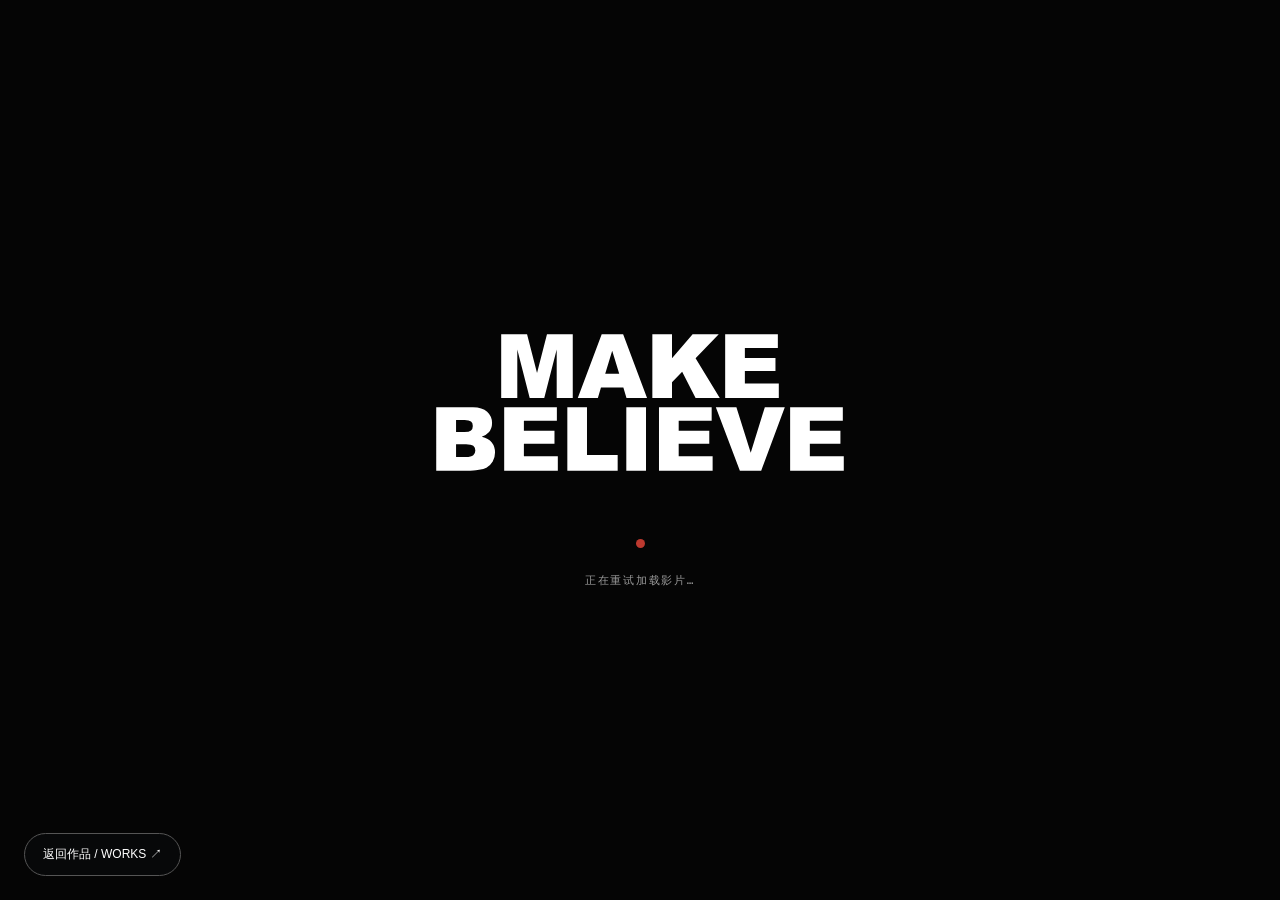
==== commit 5637b66b: "Restore full cinema homepage and reduce playback and gallery render stalls" ====
--- a/cinema.html
+++ b/cinema.html
@@ -19,51 +19,31 @@
       let done=false,failed=false;
       const started=performance.now();
       const finish=()=>{done=true;clearTimeout(timer)};
-      async function fallback(){
+      function fallback(){
         if(done||failed)return;
         if(!document.body){setTimeout(fallback,100);return}
         failed=true;clearTimeout(timer);
         dispatchEvent(new Event('cinema-startup-failed'));
-        const english=document.documentElement.lang==='en';
-        for(const id of ['cinemaPreparation','opening'])document.getElementById(id).hidden=true;
-        const style=document.createElement('style');
-        style.textContent='body.cinema-fallback main>*:not(header){display:none!important}body.cinema-fallback header{opacity:1!important}body.cinema-fallback #portfolio{display:block!important;margin-top:0!important;transform:none!important;padding-top:110px}body.cinema-fallback .work-card{opacity:1!important;transform:none!important}body.cinema-fallback .guide-layer{display:none!important}body.cinema-fallback .work-column{transform:none!important}';
-        document.head.append(style);document.body.classList.add('collection','ready','cinema-fallback');
-        const header=document.getElementById('header');header.style.zIndex='8';document.body.append(header);
-        const portfolio=document.getElementById('portfolio'),notice=document.createElement('p');
-        notice.style.cssText='margin:0 0 32px;color:#aaa;line-height:1.8';
-        notice.append(english?'The cinema could not start. Browse our work below. ':'影院暂时无法启动，已为你打开作品集。 ');
-        const retry=document.createElement('a');retry.href=location.href;retry.textContent=english?'Retry cinema ↗':'重新进入影院 ↗';notice.append(retry);
-        const basic=document.createElement('a');basic.href='resume.html';basic.style.marginLeft='20px';basic.textContent=english?'View résumé ↗':'查看个人简历 ↗';notice.append(basic);portfolio.prepend(notice);
-        for(const id of ['home','replay'])document.getElementById(id).addEventListener('click',event=>{event.preventDefault();event.stopImmediatePropagation();location.reload()},{capture:true});
-        window.scrollTo(0,0);
-        try{
-          // Independent of Three.js and the cinema imports. Links remain usable
-          // when the WebGL app could not build its interactive cards.
-          const {works}=await import('./works.js?v=20261030-smooth1');
-          const grid=document.getElementById('workGrid');grid.replaceChildren();
-          const columns=Array.from({length:4},()=>{const col=document.createElement('div');col.className='work-column';grid.append(col);return col});
-          works.forEach((work,index)=>{
-            const card=document.createElement('article');card.className='work-card';card.dataset.work=work.id;
-            const link=document.createElement('a');link.className='work-image';link.href=work.video||work.url||work.poster;
-            if(work.cg)link.dataset.cgProject=work.id;
-            const img=document.createElement('img');img.src=work.poster;img.alt=english&&work.titleEn?work.titleEn:work.title;img.loading='lazy';link.append(img);
-            const caption=document.createElement('div'),title=document.createElement('h3');title.textContent=img.alt;caption.append(title);card.append(link,caption);columns[index%4].append(card);
-          });
-        }catch(error){console.warn('Basic project link remains available:',error)}
+        const panel=document.getElementById('cinemaPreparation');panel.hidden=false;
+        const status=document.getElementById('preparationStatus');status.className='preparation-status';
+        status.textContent=document.documentElement.lang==='en'?'The cinema needs another attempt.':'影院暂时未能载入，请重试。';
+        const actions=document.createElement('div');actions.className='preparation-actions';
+        const retry=document.createElement('button');retry.type='button';retry.textContent='重新载入 / RETRY';retry.onclick=()=>location.reload();
+        const work=document.createElement('a');work.href='works.html#portfolio';work.textContent='查看作品 / WORKS ↗';
+        actions.append(retry,work);panel.append(actions);
       }
-      const check=()=>{if(!done&&performance.now()-started>=20000)fallback()};
-      const timer=setTimeout(check,20000);
+      const check=()=>{if(!done&&performance.now()-started>=90000)fallback()};
+      const timer=setTimeout(check,90000);
       document.addEventListener('visibilitychange',()=>{if(!document.hidden)check()});
       window.cinemaStartup={finish,fail:fallback,failed:()=>failed};
     })();
   </script>
   <link rel="icon" href="favicon.svg">
-  <link rel="stylesheet" href="depth-home.css?v=20261030-smooth1">
+  <link rel="stylesheet" href="depth-home.css?v=20261113-full1">
   <link rel="stylesheet" href="personal.css?v=20261030-smooth1">
   <script type="importmap">{"imports":{"three":"./vendor/three.module.js"}}</script>
   <script defer src="vendor/gsap.min.js"></script>
-  <script type="module" src="depth-home.js?v=20261030-smooth1"></script>
+  <script type="module" src="depth-home.js?v=20261113-full1"></script>
   <link rel="stylesheet" href="cursor.css?v=20261030-smooth1">
   <script defer src="cursor.js?v=20261030-smooth1"></script>
   <link rel="stylesheet" href="brand-overrides.css?v=20261030-smooth1">
@@ -71,8 +51,8 @@
 <body>
   <main aria-label="MINGZE LI AI 影院" data-i18n-attr="aria-label:main.label">
     <div id="cinemaPreparation" class="cinema-preparation" aria-label="正在准备放映" data-i18n-attr="aria-label:prep.label">
-      <span class="preparation-dot" aria-hidden="true"></span>
-      <p id="preparationStatus" class="sr-only" role="status" data-i18n="prep.text">正在准备放映</p>
+      <img class="preparation-mark" src="logo/make-believe.svg" alt="MAKE BELIEVE"><span class="preparation-dot" aria-hidden="true"></span>
+      <p id="preparationStatus" class="preparation-status" role="status" data-i18n="prep.text">正在准备放映</p>
     </div>
     <canvas tabindex="0" id="filmSpace" aria-label="滚动向前进入影像，向上滚动返回" data-i18n-attr="aria-label:canvas.scroll"></canvas>
     <div id="opening" class="opening">
@@ -131,8 +111,8 @@
   </section>
   <dialog id="filmDialog"><button id="closeFilm" aria-label="关闭影片" data-i18n="dialog.close" data-i18n-attr="aria-label:dialog.closeLabel">关闭 ×</button><h2 id="filmTitle"></h2><video id="fullFilm" controls playsinline preload="none"></video></dialog>
 <script type="module" src="personal-interactions.js?v=20261030-smooth1"></script>
-<a class="cinema-return" data-return-portfolio href="./#portfolio">返回作品 / WORKS ↗</a>
+<a class="cinema-return" data-return-portfolio href="#portfolio">返回作品 / WORKS ↗</a>
 <style>.cinema-return{position:fixed;left:24px;bottom:24px;z-index:50;border:1px solid #555;border-radius:30px;padding:12px 18px;background:#08090ae8;color:#fff;font:12px Arial,sans-serif}@media(max-width:650px){.cinema-return{bottom:20px;left:18px;padding:10px 14px}}</style>
-<script>document.addEventListener('click',function(event){const link=event.target.closest('[data-return-portfolio],#workNav,a[href="#contact"]');if(!link)return;event.preventDefault();event.stopImmediatePropagation();location.href=link.getAttribute('href')==='#contact'?'./#contact':'./#portfolio';},true);</script>
+
 </body>
 </html>
--- a/depth-home.css
+++ b/depth-home.css
@@ -198,6 +198,7 @@
 .cinema-preparation{position:fixed;inset:0;z-index:30;background:#050505;display:flex;flex-direction:column;align-items:center;justify-content:center;gap:24px}
 .cinema-preparation[hidden]{display:none}
 .preparation-dot{width:9px;height:9px;border-radius:50%;background:#bd392f;animation:preparation-breathe 2s ease-in-out infinite}
+.preparation-mark{width:min(52vw,440px);height:auto;margin-bottom:20px}.preparation-actions{display:flex;gap:24px;align-items:center}.preparation-actions button,.preparation-actions a{color:#ddd;background:transparent;border:1px solid #555;border-radius:24px;padding:12px 18px;font:12px Arial;text-decoration:none;cursor:pointer}
 .preparation-status{margin:0;max-width:70vw;text-align:center;font:11px/1.7 ui-monospace,monospace;letter-spacing:.16em;color:#9a9a9a}
 @keyframes preparation-breathe{0%,100%{opacity:.55;transform:scale(.85)}50%{opacity:1;transform:scale(1.1)}}
 @media(prefers-reduced-motion:reduce){.preparation-dot{animation:none}}
